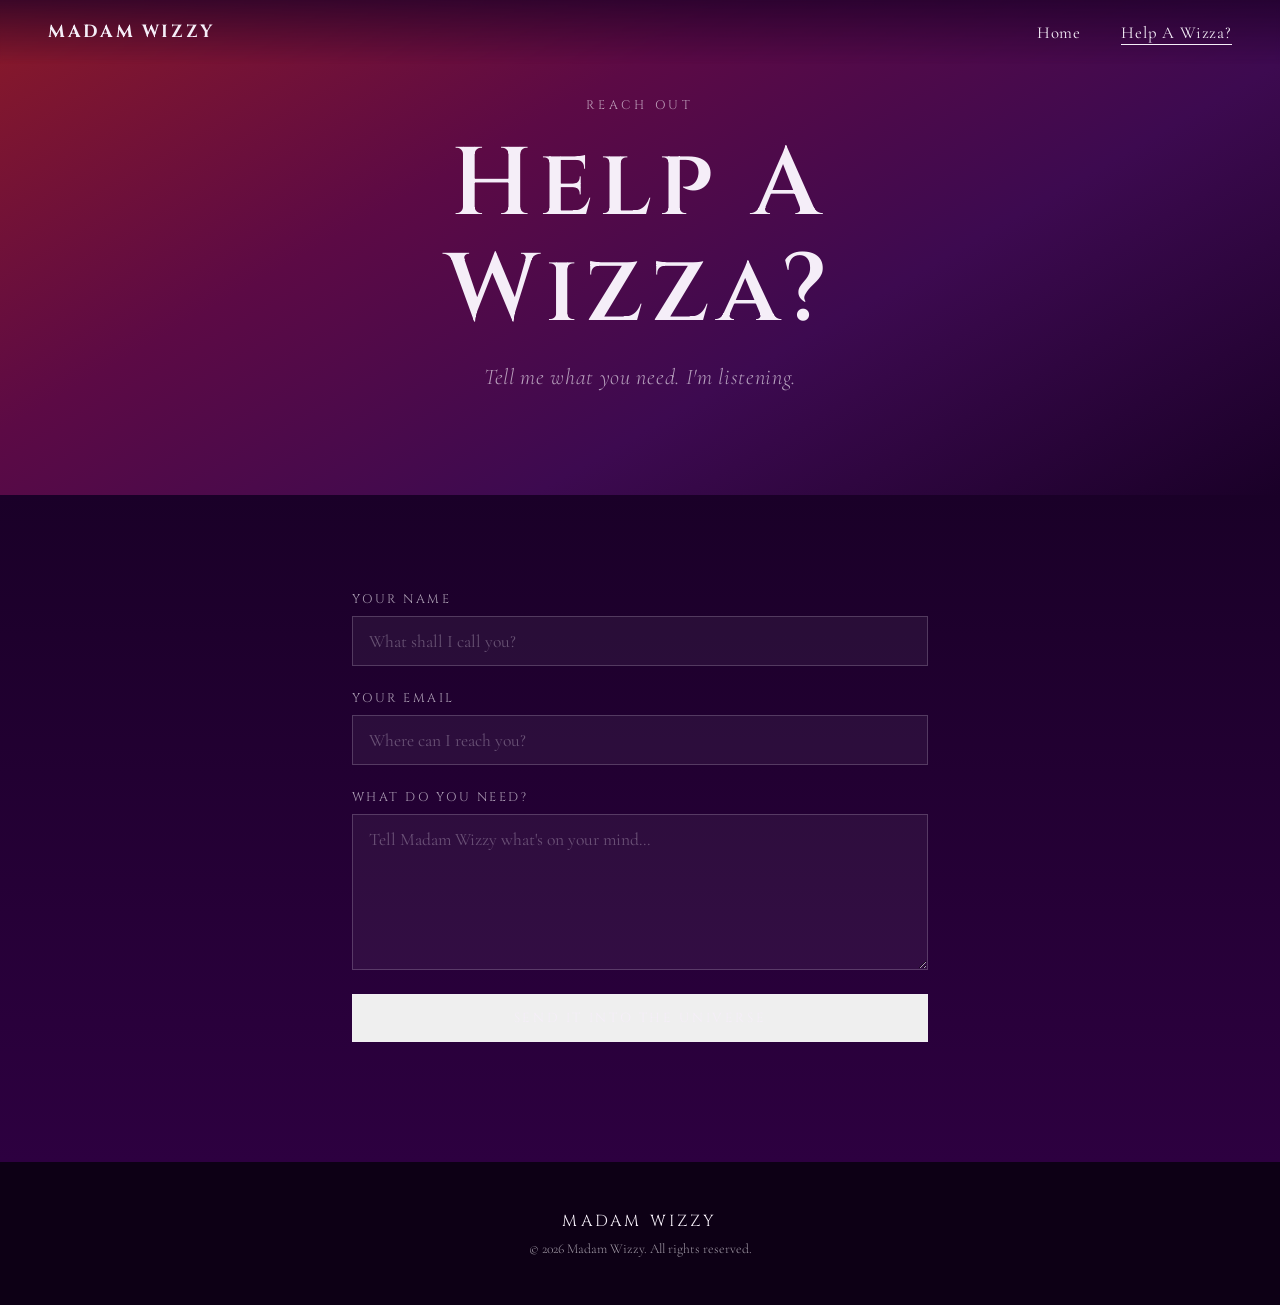
==== help.html @ db1401f1 "Initial Madam Wizzy website — full static rebuild Matches the crimson-to-purple Squarespace aestheti" ====
<!DOCTYPE html>
<html lang="en">
<head>
  <meta charset="UTF-8" />
  <meta name="viewport" content="width=device-width, initial-scale=1.0" />
  <title>Help A Wizza? — Madam Wizzy</title>
  <link rel="stylesheet" href="style.css" />
  <link href="https://fonts.googleapis.com/css2?family=Cinzel:wght@400;600;700&family=Cormorant+Garamond:ital,wght@0,300;0,400;1,300;1,400&display=swap" rel="stylesheet" />
</head>
<body>

  <nav>
    <a class="brand" href="index.html">MADAM WIZZY</a>
    <ul>
      <li><a href="index.html">Home</a></li>
      <li><a href="help.html" class="active">Help A Wizza?</a></li>
    </ul>
  </nav>

  <section class="hero hero-short">
    <div class="hero-content">
      <p class="eyebrow">Reach Out</p>
      <h1>Help A Wizza?</h1>
      <p class="tagline">Tell me what you need. I'm listening.</p>
    </div>
  </section>

  <section class="contact-section">
    <div class="container contact-container">
      <form class="contact-form" onsubmit="handleSubmit(event)">
        <div class="form-group">
          <label for="name">Your Name</label>
          <input type="text" id="name" name="name" placeholder="What shall I call you?" required />
        </div>
        <div class="form-group">
          <label for="email">Your Email</label>
          <input type="email" id="email" name="email" placeholder="Where can I reach you?" required />
        </div>
        <div class="form-group">
          <label for="message">What Do You Need?</label>
          <textarea id="message" name="message" rows="6" placeholder="Tell Madam Wizzy what's on your mind..." required></textarea>
        </div>
        <button type="submit" class="btn btn-full">Send It Into the Universe</button>
        <p class="form-note" id="form-status"></p>
      </form>
    </div>
  </section>

  <footer>
    <p class="brand">MADAM WIZZY</p>
    <p class="footer-sub">&copy; 2026 Madam Wizzy. All rights reserved.</p>
  </footer>

  <script>
    function handleSubmit(e) {
      e.preventDefault();
      const status = document.getElementById('form-status');
      status.textContent = 'Your message has been sent into the universe. ✦';
      status.style.opacity = '1';
      e.target.reset();
    }
  </script>

</body>
</html>
---- style.css ----
/* ── Reset & Base ── */
*, *::before, *::after { box-sizing: border-box; margin: 0; padding: 0; }

:root {
  --crimson:  #7B1A2E;
  --purple:   #3D0A50;
  --deep:     #1A0028;
  --white:    #F5EEF8;
  --white-dim: rgba(245, 238, 248, 0.65);
  --gold:     #D4A96A;
  --grad: linear-gradient(150deg, #8B1A28 0%, #5C0A45 35%, #3D0A50 65%, #1A0028 100%);
}

html { scroll-behavior: smooth; }

body {
  font-family: 'Cormorant Garamond', Georgia, serif;
  background: var(--deep);
  color: var(--white);
  min-height: 100vh;
}

/* ── Nav ── */
nav {
  position: fixed;
  top: 0; left: 0; right: 0;
  z-index: 100;
  display: flex;
  justify-content: space-between;
  align-items: center;
  padding: 1.25rem 3rem;
  background: linear-gradient(to bottom, rgba(26,0,40,0.7) 0%, transparent 100%);
  backdrop-filter: blur(2px);
}

nav .brand {
  font-family: 'Cinzel', serif;
  font-size: 1.1rem;
  font-weight: 700;
  letter-spacing: 0.15em;
  color: var(--white);
  text-decoration: none;
}

nav ul {
  list-style: none;
  display: flex;
  gap: 2.5rem;
}

nav ul a {
  font-family: 'Cormorant Garamond', serif;
  font-size: 1.05rem;
  color: var(--white);
  text-decoration: none;
  letter-spacing: 0.05em;
  position: relative;
  padding-bottom: 2px;
  transition: color 0.2s;
}

nav ul a::after {
  content: '';
  position: absolute;
  bottom: 0; left: 0;
  width: 0; height: 1px;
  background: var(--white);
  transition: width 0.3s ease;
}

nav ul a:hover::after,
nav ul a.active::after { width: 100%; }

/* ── Hero ── */
.hero {
  min-height: 100vh;
  background: var(--grad);
  display: flex;
  flex-direction: column;
  align-items: center;
  justify-content: center;
  text-align: center;
  padding: 6rem 2rem 4rem;
  position: relative;
}

.hero-short {
  min-height: 55vh;
}

.hero-content { max-width: 700px; }

.eyebrow {
  font-family: 'Cinzel', serif;
  font-size: 0.78rem;
  letter-spacing: 0.3em;
  text-transform: uppercase;
  color: var(--white-dim);
  margin-bottom: 1.2rem;
}

.hero h1 {
  font-family: 'Cinzel', serif;
  font-size: clamp(3rem, 8vw, 6rem);
  font-weight: 600;
  letter-spacing: 0.08em;
  line-height: 1.1;
  margin-bottom: 1.2rem;
}

.tagline {
  font-size: clamp(1.1rem, 2.5vw, 1.4rem);
  font-weight: 300;
  font-style: italic;
  color: var(--white-dim);
  margin-bottom: 2.5rem;
  letter-spacing: 0.03em;
}

.scroll-hint {
  position: absolute;
  bottom: 2rem;
  font-size: 1.8rem;
  color: var(--white-dim);
  animation: bounce 2s infinite;
}

@keyframes bounce {
  0%, 100% { transform: translateY(0); }
  50% { transform: translateY(8px); }
}

/* ── Buttons ── */
.btn {
  display: inline-block;
  font-family: 'Cinzel', serif;
  font-size: 0.82rem;
  letter-spacing: 0.2em;
  text-transform: uppercase;
  color: var(--white);
  border: 1px solid rgba(245,238,248,0.5);
  padding: 0.9rem 2.2rem;
  text-decoration: none;
  transition: background 0.25s, border-color 0.25s, color 0.25s;
}

.btn:hover {
  background: rgba(245,238,248,0.12);
  border-color: var(--white);
}

.btn-light {
  background: rgba(245,238,248,0.1);
}

.btn-full { width: 100%; text-align: center; }

/* ── Sections ── */
.container {
  max-width: 960px;
  margin: 0 auto;
  padding: 0 2rem;
}

.section-label {
  display: block;
  font-family: 'Cinzel', serif;
  font-size: 0.72rem;
  letter-spacing: 0.3em;
  text-transform: uppercase;
  color: var(--gold);
  margin-bottom: 1rem;
}

/* ── About ── */
.about {
  padding: 7rem 2rem;
  background: linear-gradient(to bottom, #1A0028, #2D0040);
  text-align: center;
}

.about h2 {
  font-family: 'Cinzel', serif;
  font-size: clamp(1.8rem, 4vw, 2.8rem);
  font-weight: 400;
  margin-bottom: 1.5rem;
  letter-spacing: 0.05em;
}

.about p {
  font-size: 1.25rem;
  font-weight: 300;
  line-height: 1.9;
  color: var(--white-dim);
  max-width: 680px;
  margin: 0 auto;
}

/* ── Services ── */
.services {
  padding: 7rem 2rem;
  background: linear-gradient(to bottom, #2D0040, #3D0A50);
  text-align: center;
}

.services h2 {
  font-family: 'Cinzel', serif;
  font-size: clamp(1.8rem, 4vw, 2.8rem);
  font-weight: 400;
  margin-bottom: 3.5rem;
  letter-spacing: 0.05em;
}

.cards {
  display: grid;
  grid-template-columns: repeat(auto-fit, minmax(240px, 1fr));
  gap: 2rem;
  margin-top: 1rem;
}

.card {
  border: 1px solid rgba(245,238,248,0.15);
  padding: 2.5rem 2rem;
  transition: border-color 0.3s, background 0.3s;
}

.card:hover {
  border-color: rgba(245,238,248,0.35);
  background: rgba(245,238,248,0.04);
}

.card-icon {
  font-size: 1.8rem;
  margin-bottom: 1.2rem;
  color: var(--gold);
}

.card h3 {
  font-family: 'Cinzel', serif;
  font-size: 1.1rem;
  font-weight: 600;
  letter-spacing: 0.08em;
  margin-bottom: 0.8rem;
}

.card p {
  font-size: 1.05rem;
  font-weight: 300;
  line-height: 1.8;
  color: var(--white-dim);
}

/* ── CTA ── */
.cta {
  padding: 7rem 2rem;
  background: var(--grad);
  text-align: center;
}

.cta h2 {
  font-family: 'Cinzel', serif;
  font-size: clamp(1.8rem, 4vw, 2.8rem);
  font-weight: 400;
  margin-bottom: 1rem;
  letter-spacing: 0.05em;
}

.cta p {
  font-size: 1.2rem;
  font-style: italic;
  font-weight: 300;
  color: var(--white-dim);
  margin-bottom: 2.5rem;
}

/* ── Contact ── */
.contact-section {
  padding: 6rem 2rem;
  background: linear-gradient(to bottom, #1A0028, #2D0040);
}

.contact-container {
  max-width: 640px;
}

.contact-form { display: flex; flex-direction: column; gap: 1.5rem; }

.form-group { display: flex; flex-direction: column; gap: 0.5rem; }

.form-group label {
  font-family: 'Cinzel', serif;
  font-size: 0.78rem;
  letter-spacing: 0.2em;
  text-transform: uppercase;
  color: var(--white-dim);
}

.form-group input,
.form-group textarea {
  background: rgba(245,238,248,0.05);
  border: 1px solid rgba(245,238,248,0.2);
  color: var(--white);
  font-family: 'Cormorant Garamond', serif;
  font-size: 1.1rem;
  padding: 0.85rem 1rem;
  outline: none;
  transition: border-color 0.25s;
  resize: vertical;
}

.form-group input::placeholder,
.form-group textarea::placeholder { color: rgba(245,238,248,0.3); }

.form-group input:focus,
.form-group textarea:focus { border-color: rgba(245,238,248,0.55); }

.form-note {
  text-align: center;
  font-style: italic;
  color: var(--gold);
  opacity: 0;
  transition: opacity 0.4s;
  font-size: 1.05rem;
}

/* ── Footer ── */
footer {
  background: #0D0015;
  padding: 3rem 2rem;
  text-align: center;
}

footer .brand {
  font-family: 'Cinzel', serif;
  font-size: 1rem;
  letter-spacing: 0.2em;
  margin-bottom: 0.5rem;
}

.footer-sub {
  font-size: 0.85rem;
  color: var(--white-dim);
  font-weight: 300;
}

/* ── Responsive ── */
@media (max-width: 640px) {
  nav { padding: 1rem 1.5rem; }
  nav ul { gap: 1.5rem; }
  .hero { padding: 5rem 1.5rem 4rem; }
  .about, .services, .cta, .contact-section { padding: 5rem 1.5rem; }
}
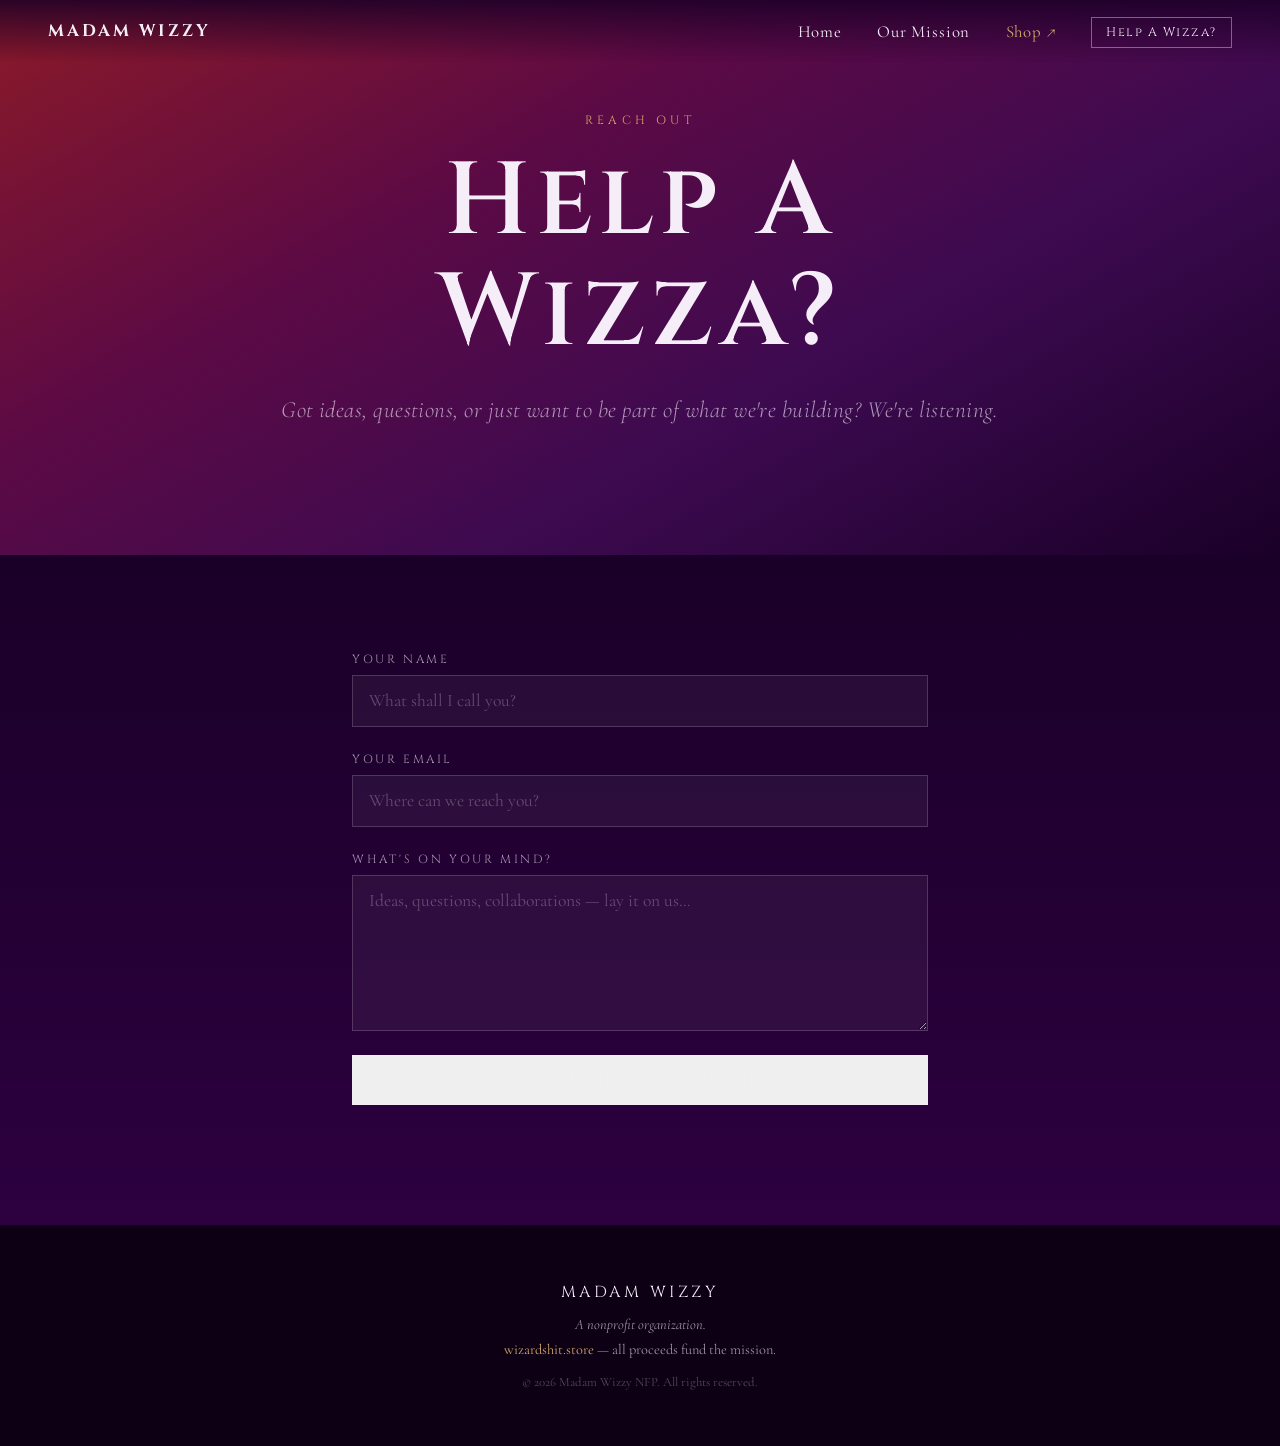
==== commit fc7e9bae: "Full NFP rebuild with real mission, values, and store branding WIZ@RD SHIT mission/value/tagline con" ====
--- a/help.html
+++ b/help.html
@@ -3,7 +3,7 @@
 <head>
   <meta charset="UTF-8" />
   <meta name="viewport" content="width=device-width, initial-scale=1.0" />
-  <title>Help A Wizza? — Madam Wizzy</title>
+  <title>Help A Wizza? — Madam Wizzy NFP</title>
   <link rel="stylesheet" href="style.css" />
   <link href="https://fonts.googleapis.com/css2?family=Cinzel:wght@400;600;700&family=Cormorant+Garamond:ital,wght@0,300;0,400;1,300;1,400&display=swap" rel="stylesheet" />
 </head>
@@ -13,7 +13,9 @@
     <a class="brand" href="index.html">MADAM WIZZY</a>
     <ul>
       <li><a href="index.html">Home</a></li>
-      <li><a href="help.html" class="active">Help A Wizza?</a></li>
+      <li><a href="mission.html">Our Mission</a></li>
+      <li><a href="https://wizardshit.store" target="_blank" rel="noopener" class="nav-store">Shop ↗</a></li>
+      <li><a href="help.html" class="active nav-cta">Help A Wizza?</a></li>
     </ul>
   </nav>
 
@@ -21,7 +23,7 @@
     <div class="hero-content">
       <p class="eyebrow">Reach Out</p>
       <h1>Help A Wizza?</h1>
-      <p class="tagline">Tell me what you need. I'm listening.</p>
+      <p class="tagline">Got ideas, questions, or just want to be part of what we're building? We're listening.</p>
     </div>
   </section>
 
@@ -34,11 +36,11 @@
         </div>
         <div class="form-group">
           <label for="email">Your Email</label>
-          <input type="email" id="email" name="email" placeholder="Where can I reach you?" required />
+          <input type="email" id="email" name="email" placeholder="Where can we reach you?" required />
         </div>
         <div class="form-group">
-          <label for="message">What Do You Need?</label>
-          <textarea id="message" name="message" rows="6" placeholder="Tell Madam Wizzy what's on your mind..." required></textarea>
+          <label for="message">What's On Your Mind?</label>
+          <textarea id="message" name="message" rows="6" placeholder="Ideas, questions, collaborations — lay it on us..." required></textarea>
         </div>
         <button type="submit" class="btn btn-full">Send It Into the Universe</button>
         <p class="form-note" id="form-status"></p>
@@ -47,8 +49,12 @@
   </section>
 
   <footer>
-    <p class="brand">MADAM WIZZY</p>
-    <p class="footer-sub">&copy; 2026 Madam Wizzy. All rights reserved.</p>
+    <div class="footer-inner">
+      <p class="brand">MADAM WIZZY</p>
+      <p class="footer-sub">A nonprofit organization.</p>
+      <p class="footer-store"><a href="https://wizardshit.store" target="_blank" rel="noopener">wizardshit.store</a> — all proceeds fund the mission.</p>
+      <p class="footer-copy">&copy; 2026 Madam Wizzy NFP. All rights reserved.</p>
+    </div>
   </footer>
 
   <script>
--- a/style.css
+++ b/style.css
@@ -2,12 +2,12 @@
 *, *::before, *::after { box-sizing: border-box; margin: 0; padding: 0; }
 
 :root {
-  --crimson:  #7B1A2E;
-  --purple:   #3D0A50;
-  --deep:     #1A0028;
-  --white:    #F5EEF8;
-  --white-dim: rgba(245, 238, 248, 0.65);
-  --gold:     #D4A96A;
+  --crimson:   #8B1A2E;
+  --purple:    #3D0A50;
+  --deep:      #1A0028;
+  --white:     #F5EEF8;
+  --white-dim: rgba(245, 238, 248, 0.62);
+  --gold:      #D4A96A;
   --grad: linear-gradient(150deg, #8B1A28 0%, #5C0A45 35%, #3D0A50 65%, #1A0028 100%);
 }
 
@@ -29,15 +29,15 @@
   justify-content: space-between;
   align-items: center;
   padding: 1.25rem 3rem;
-  background: linear-gradient(to bottom, rgba(26,0,40,0.7) 0%, transparent 100%);
-  backdrop-filter: blur(2px);
+  background: linear-gradient(to bottom, rgba(26,0,40,0.85) 0%, transparent 100%);
+  backdrop-filter: blur(4px);
 }
 
 nav .brand {
   font-family: 'Cinzel', serif;
-  font-size: 1.1rem;
+  font-size: 1.05rem;
   font-weight: 700;
-  letter-spacing: 0.15em;
+  letter-spacing: 0.18em;
   color: var(--white);
   text-decoration: none;
 }
@@ -45,7 +45,8 @@
 nav ul {
   list-style: none;
   display: flex;
-  gap: 2.5rem;
+  align-items: center;
+  gap: 2.2rem;
 }
 
 nav ul a {
@@ -71,6 +72,19 @@
 nav ul a:hover::after,
 nav ul a.active::after { width: 100%; }
 
+nav ul a.nav-store { color: var(--gold); }
+nav ul a.nav-store::after { background: var(--gold); }
+
+nav ul a.nav-cta {
+  border: 1px solid rgba(245,238,248,0.4);
+  padding: 0.35rem 0.9rem;
+  font-family: 'Cinzel', serif;
+  font-size: 0.78rem;
+  letter-spacing: 0.12em;
+}
+nav ul a.nav-cta::after { display: none; }
+nav ul a.nav-cta:hover { background: rgba(245,238,248,0.1); }
+
 /* ── Hero ── */
 .hero {
   min-height: 100vh;
@@ -80,41 +94,47 @@
   align-items: center;
   justify-content: center;
   text-align: center;
-  padding: 6rem 2rem 4rem;
+  padding: 7rem 2rem 5rem;
   position: relative;
 }
 
-.hero-short {
-  min-height: 55vh;
-}
-
-.hero-content { max-width: 700px; }
+.hero-short { min-height: 58vh; }
+
+.hero-content { max-width: 760px; }
 
 .eyebrow {
   font-family: 'Cinzel', serif;
-  font-size: 0.78rem;
-  letter-spacing: 0.3em;
+  font-size: 0.75rem;
+  letter-spacing: 0.35em;
   text-transform: uppercase;
-  color: var(--white-dim);
+  color: var(--gold);
   margin-bottom: 1.2rem;
 }
 
 .hero h1 {
   font-family: 'Cinzel', serif;
-  font-size: clamp(3rem, 8vw, 6rem);
+  font-size: clamp(2.8rem, 8vw, 6.5rem);
   font-weight: 600;
-  letter-spacing: 0.08em;
-  line-height: 1.1;
-  margin-bottom: 1.2rem;
+  letter-spacing: 0.06em;
+  line-height: 1.08;
+  margin-bottom: 1.4rem;
 }
 
 .tagline {
-  font-size: clamp(1.1rem, 2.5vw, 1.4rem);
+  font-size: clamp(1.1rem, 2.5vw, 1.45rem);
   font-weight: 300;
   font-style: italic;
   color: var(--white-dim);
-  margin-bottom: 2.5rem;
-  letter-spacing: 0.03em;
+  margin-bottom: 2.8rem;
+  letter-spacing: 0.02em;
+  line-height: 1.7;
+}
+
+.hero-btns {
+  display: flex;
+  gap: 1rem;
+  justify-content: center;
+  flex-wrap: wrap;
 }
 
 .scroll-hint {
@@ -122,156 +142,332 @@
   bottom: 2rem;
   font-size: 1.8rem;
   color: var(--white-dim);
-  animation: bounce 2s infinite;
+  animation: bounce 2.2s ease-in-out infinite;
 }
 
 @keyframes bounce {
   0%, 100% { transform: translateY(0); }
-  50% { transform: translateY(8px); }
+  50% { transform: translateY(9px); }
 }
 
 /* ── Buttons ── */
 .btn {
   display: inline-block;
   font-family: 'Cinzel', serif;
-  font-size: 0.82rem;
+  font-size: 0.78rem;
   letter-spacing: 0.2em;
   text-transform: uppercase;
   color: var(--white);
   border: 1px solid rgba(245,238,248,0.5);
-  padding: 0.9rem 2.2rem;
+  padding: 0.95rem 2.2rem;
   text-decoration: none;
-  transition: background 0.25s, border-color 0.25s, color 0.25s;
-}
-
-.btn:hover {
-  background: rgba(245,238,248,0.12);
-  border-color: var(--white);
-}
-
-.btn-light {
-  background: rgba(245,238,248,0.1);
-}
-
+  transition: background 0.25s, border-color 0.25s;
+}
+
+.btn:hover { background: rgba(245,238,248,0.1); border-color: var(--white); }
+
+.btn-ghost {
+  border-color: var(--gold);
+  color: var(--gold);
+}
+.btn-ghost:hover { background: rgba(212,169,106,0.1); border-color: var(--gold); }
+
+.btn-light { background: rgba(245,238,248,0.08); }
 .btn-full { width: 100%; text-align: center; }
 
-/* ── Sections ── */
-.container {
-  max-width: 960px;
-  margin: 0 auto;
-  padding: 0 2rem;
-}
+/* ── Shared Layout ── */
+.container { max-width: 1000px; margin: 0 auto; padding: 0 2rem; }
 
 .section-label {
   display: block;
   font-family: 'Cinzel', serif;
-  font-size: 0.72rem;
-  letter-spacing: 0.3em;
+  font-size: 0.7rem;
+  letter-spacing: 0.32em;
   text-transform: uppercase;
   color: var(--gold);
   margin-bottom: 1rem;
 }
 
-/* ── About ── */
+/* ── About / Two-col ── */
 .about {
   padding: 7rem 2rem;
   background: linear-gradient(to bottom, #1A0028, #2D0040);
-  text-align: center;
-}
-
-.about h2 {
-  font-family: 'Cinzel', serif;
-  font-size: clamp(1.8rem, 4vw, 2.8rem);
+}
+
+.two-col {
+  display: grid;
+  grid-template-columns: 1fr 1fr;
+  gap: 4rem;
+  align-items: center;
+}
+
+.col-text h2 {
+  font-family: 'Cinzel', serif;
+  font-size: clamp(1.7rem, 3.5vw, 2.5rem);
   font-weight: 400;
-  margin-bottom: 1.5rem;
-  letter-spacing: 0.05em;
-}
-
-.about p {
-  font-size: 1.25rem;
+  letter-spacing: 0.04em;
+  margin-bottom: 1.2rem;
+  line-height: 1.25;
+}
+
+.col-text p {
+  font-size: 1.2rem;
   font-weight: 300;
   line-height: 1.9;
   color: var(--white-dim);
-  max-width: 680px;
-  margin: 0 auto;
-}
-
-/* ── Services ── */
-.services {
+  margin-bottom: 1rem;
+}
+
+.col-accent { display: flex; flex-direction: column; gap: 1.5rem; }
+
+.accent-box {
+  border: 1px solid rgba(245,238,248,0.15);
+  padding: 2rem 1.8rem;
+  text-align: center;
+}
+
+.accent-stat {
+  font-family: 'Cinzel', serif;
+  font-size: 2.8rem;
+  font-weight: 600;
+  color: var(--gold);
+  margin-bottom: 0.5rem;
+}
+
+.accent-label {
+  font-size: 0.95rem;
+  font-weight: 300;
+  color: var(--white-dim);
+  letter-spacing: 0.04em;
+}
+
+/* ── Store Section ── */
+.store-section {
   padding: 7rem 2rem;
   background: linear-gradient(to bottom, #2D0040, #3D0A50);
-  text-align: center;
-}
-
-.services h2 {
-  font-family: 'Cinzel', serif;
-  font-size: clamp(1.8rem, 4vw, 2.8rem);
+}
+
+.store-inner {
+  display: grid;
+  grid-template-columns: 1fr auto;
+  gap: 4rem;
+  align-items: center;
+}
+
+.store-text h2 {
+  font-family: 'Cinzel', serif;
+  font-size: clamp(1.7rem, 3.5vw, 2.5rem);
   font-weight: 400;
+  letter-spacing: 0.04em;
+  margin-bottom: 1.2rem;
+}
+
+.store-text p {
+  font-size: 1.2rem;
+  font-weight: 300;
+  line-height: 1.9;
+  color: var(--white-dim);
+}
+
+.store-badge {
+  display: flex;
+  align-items: center;
+  justify-content: center;
+  flex-shrink: 0;
+}
+
+.badge-ring {
+  width: 220px;
+  height: 220px;
+  border-radius: 50%;
+  border: 2px solid var(--gold);
+  display: flex;
+  flex-direction: column;
+  align-items: center;
+  justify-content: center;
+  text-align: center;
+  padding: 1.5rem;
+  background: radial-gradient(circle at center, rgba(212,169,106,0.08), transparent 70%);
+}
+
+.badge-top {
+  font-family: 'Cinzel', serif;
+  font-size: 0.6rem;
+  letter-spacing: 0.2em;
+  color: var(--gold);
+  margin-bottom: 0.5rem;
+}
+
+.badge-domain {
+  font-family: 'Cinzel', serif;
+  font-size: 1.3rem;
+  font-weight: 600;
+  color: var(--white);
+  line-height: 1.2;
+  margin-bottom: 0.5rem;
+}
+
+.badge-sub {
+  font-size: 0.72rem;
+  color: var(--white-dim);
+  font-style: italic;
+}
+
+/* ── Values ── */
+.values {
+  padding: 7rem 2rem;
+  background: linear-gradient(to bottom, #3D0A50, #2D0040);
+  text-align: center;
+}
+
+.values h2 {
+  font-family: 'Cinzel', serif;
+  font-size: clamp(1.7rem, 3.5vw, 2.5rem);
+  font-weight: 400;
+  letter-spacing: 0.04em;
+  margin-bottom: 3rem;
+}
+
+.values-grid {
+  display: flex;
+  flex-wrap: wrap;
+  gap: 1rem;
+  justify-content: center;
+  max-width: 700px;
+  margin: 0 auto;
+}
+
+.value-chip {
+  font-family: 'Cinzel', serif;
+  font-size: 0.78rem;
+  letter-spacing: 0.18em;
+  text-transform: uppercase;
+  border: 1px solid rgba(212,169,106,0.45);
+  color: var(--gold);
+  padding: 0.6rem 1.4rem;
+  transition: background 0.2s, border-color 0.2s;
+}
+
+.value-chip:hover {
+  background: rgba(212,169,106,0.1);
+  border-color: var(--gold);
+}
+
+/* ── Involve / Cards ── */
+.involve {
+  padding: 7rem 2rem;
+  background: linear-gradient(to bottom, #2D0040, #1A0028);
+  text-align: center;
+}
+
+.involve h2 {
+  font-family: 'Cinzel', serif;
+  font-size: clamp(1.7rem, 3.5vw, 2.5rem);
+  font-weight: 400;
+  letter-spacing: 0.04em;
   margin-bottom: 3.5rem;
-  letter-spacing: 0.05em;
 }
 
 .cards {
   display: grid;
-  grid-template-columns: repeat(auto-fit, minmax(240px, 1fr));
-  gap: 2rem;
-  margin-top: 1rem;
+  grid-template-columns: repeat(auto-fit, minmax(250px, 1fr));
+  gap: 1.8rem;
 }
 
 .card {
-  border: 1px solid rgba(245,238,248,0.15);
+  border: 1px solid rgba(245,238,248,0.13);
   padding: 2.5rem 2rem;
+  text-align: left;
   transition: border-color 0.3s, background 0.3s;
 }
 
 .card:hover {
-  border-color: rgba(245,238,248,0.35);
-  background: rgba(245,238,248,0.04);
-}
-
-.card-icon {
-  font-size: 1.8rem;
-  margin-bottom: 1.2rem;
-  color: var(--gold);
-}
+  border-color: rgba(245,238,248,0.3);
+  background: rgba(245,238,248,0.03);
+}
+
+.card-icon { font-size: 1.6rem; color: var(--gold); margin-bottom: 1.2rem; }
 
 .card h3 {
   font-family: 'Cinzel', serif;
-  font-size: 1.1rem;
+  font-size: 1rem;
   font-weight: 600;
   letter-spacing: 0.08em;
   margin-bottom: 0.8rem;
 }
 
 .card p {
-  font-size: 1.05rem;
-  font-weight: 300;
-  line-height: 1.8;
-  color: var(--white-dim);
-}
+  font-size: 1.08rem;
+  font-weight: 300;
+  line-height: 1.85;
+  color: var(--white-dim);
+  margin-bottom: 1rem;
+}
+
+.card-link {
+  font-family: 'Cinzel', serif;
+  font-size: 0.75rem;
+  letter-spacing: 0.15em;
+  color: var(--gold);
+  text-decoration: none;
+}
+.card-link:hover { text-decoration: underline; }
 
 /* ── CTA ── */
 .cta {
-  padding: 7rem 2rem;
+  padding: 8rem 2rem;
   background: var(--grad);
   text-align: center;
 }
 
 .cta h2 {
   font-family: 'Cinzel', serif;
-  font-size: clamp(1.8rem, 4vw, 2.8rem);
+  font-size: clamp(2rem, 5vw, 3.5rem);
   font-weight: 400;
+  letter-spacing: 0.05em;
   margin-bottom: 1rem;
-  letter-spacing: 0.05em;
 }
 
 .cta p {
-  font-size: 1.2rem;
+  font-size: 1.25rem;
   font-style: italic;
   font-weight: 300;
   color: var(--white-dim);
   margin-bottom: 2.5rem;
 }
+
+/* ── Mission Page ── */
+.mission-body {
+  padding: 5rem 2rem 7rem;
+  background: linear-gradient(to bottom, #1A0028, #2D0040, #1A0028);
+}
+
+.mission-container { max-width: 720px; }
+
+.mission-block {
+  padding: 4rem 0;
+  border-bottom: 1px solid rgba(245,238,248,0.1);
+}
+
+.mission-block:last-child { border-bottom: none; }
+
+.mission-block h2 {
+  font-family: 'Cinzel', serif;
+  font-size: clamp(1.7rem, 3.5vw, 2.4rem);
+  font-weight: 400;
+  letter-spacing: 0.04em;
+  margin-bottom: 1.5rem;
+}
+
+.mission-text {
+  font-size: 1.25rem;
+  font-weight: 300;
+  line-height: 1.95;
+  color: var(--white-dim);
+  margin-bottom: 1rem;
+}
+
+.values-grid-lg { margin-top: 2rem; }
 
 /* ── Contact ── */
 .contact-section {
@@ -279,9 +475,7 @@
   background: linear-gradient(to bottom, #1A0028, #2D0040);
 }
 
-.contact-container {
-  max-width: 640px;
-}
+.contact-container { max-width: 640px; }
 
 .contact-form { display: flex; flex-direction: column; gap: 1.5rem; }
 
@@ -289,8 +483,8 @@
 
 .form-group label {
   font-family: 'Cinzel', serif;
-  font-size: 0.78rem;
-  letter-spacing: 0.2em;
+  font-size: 0.74rem;
+  letter-spacing: 0.22em;
   text-transform: uppercase;
   color: var(--white-dim);
 }
@@ -298,21 +492,21 @@
 .form-group input,
 .form-group textarea {
   background: rgba(245,238,248,0.05);
-  border: 1px solid rgba(245,238,248,0.2);
+  border: 1px solid rgba(245,238,248,0.18);
   color: var(--white);
   font-family: 'Cormorant Garamond', serif;
   font-size: 1.1rem;
-  padding: 0.85rem 1rem;
+  padding: 0.9rem 1rem;
   outline: none;
   transition: border-color 0.25s;
   resize: vertical;
 }
 
 .form-group input::placeholder,
-.form-group textarea::placeholder { color: rgba(245,238,248,0.3); }
+.form-group textarea::placeholder { color: rgba(245,238,248,0.28); }
 
 .form-group input:focus,
-.form-group textarea:focus { border-color: rgba(245,238,248,0.55); }
+.form-group textarea:focus { border-color: rgba(245,238,248,0.5); }
 
 .form-note {
   text-align: center;
@@ -323,30 +517,53 @@
   font-size: 1.05rem;
 }
 
+/* ── Links ── */
+.inline-link {
+  color: var(--gold);
+  text-decoration: none;
+  border-bottom: 1px solid rgba(212,169,106,0.4);
+  transition: border-color 0.2s;
+}
+.inline-link:hover { border-color: var(--gold); }
+
 /* ── Footer ── */
 footer {
   background: #0D0015;
-  padding: 3rem 2rem;
-  text-align: center;
-}
+  padding: 3.5rem 2rem;
+  text-align: center;
+}
+
+.footer-inner { display: flex; flex-direction: column; gap: 0.5rem; align-items: center; }
 
 footer .brand {
   font-family: 'Cinzel', serif;
   font-size: 1rem;
-  letter-spacing: 0.2em;
-  margin-bottom: 0.5rem;
+  letter-spacing: 0.22em;
+  margin-bottom: 0.3rem;
 }
 
 .footer-sub {
-  font-size: 0.85rem;
-  color: var(--white-dim);
-  font-weight: 300;
+  font-size: 0.9rem;
+  color: var(--white-dim);
+  font-style: italic;
+}
+
+.footer-store { font-size: 0.9rem; color: var(--white-dim); }
+.footer-store a { color: var(--gold); text-decoration: none; }
+.footer-store a:hover { text-decoration: underline; }
+
+.footer-copy {
+  font-size: 0.8rem;
+  color: rgba(245,238,248,0.3);
+  margin-top: 0.5rem;
 }
 
 /* ── Responsive ── */
-@media (max-width: 640px) {
+@media (max-width: 768px) {
   nav { padding: 1rem 1.5rem; }
-  nav ul { gap: 1.5rem; }
-  .hero { padding: 5rem 1.5rem 4rem; }
-  .about, .services, .cta, .contact-section { padding: 5rem 1.5rem; }
-}
+  nav ul { gap: 1.2rem; }
+  .two-col, .store-inner { grid-template-columns: 1fr; gap: 2.5rem; }
+  .store-badge { order: -1; }
+  .badge-ring { width: 180px; height: 180px; }
+  .hero, .about, .store-section, .values, .involve, .cta, .contact-section, .mission-body { padding-left: 1.5rem; padding-right: 1.5rem; }
+}
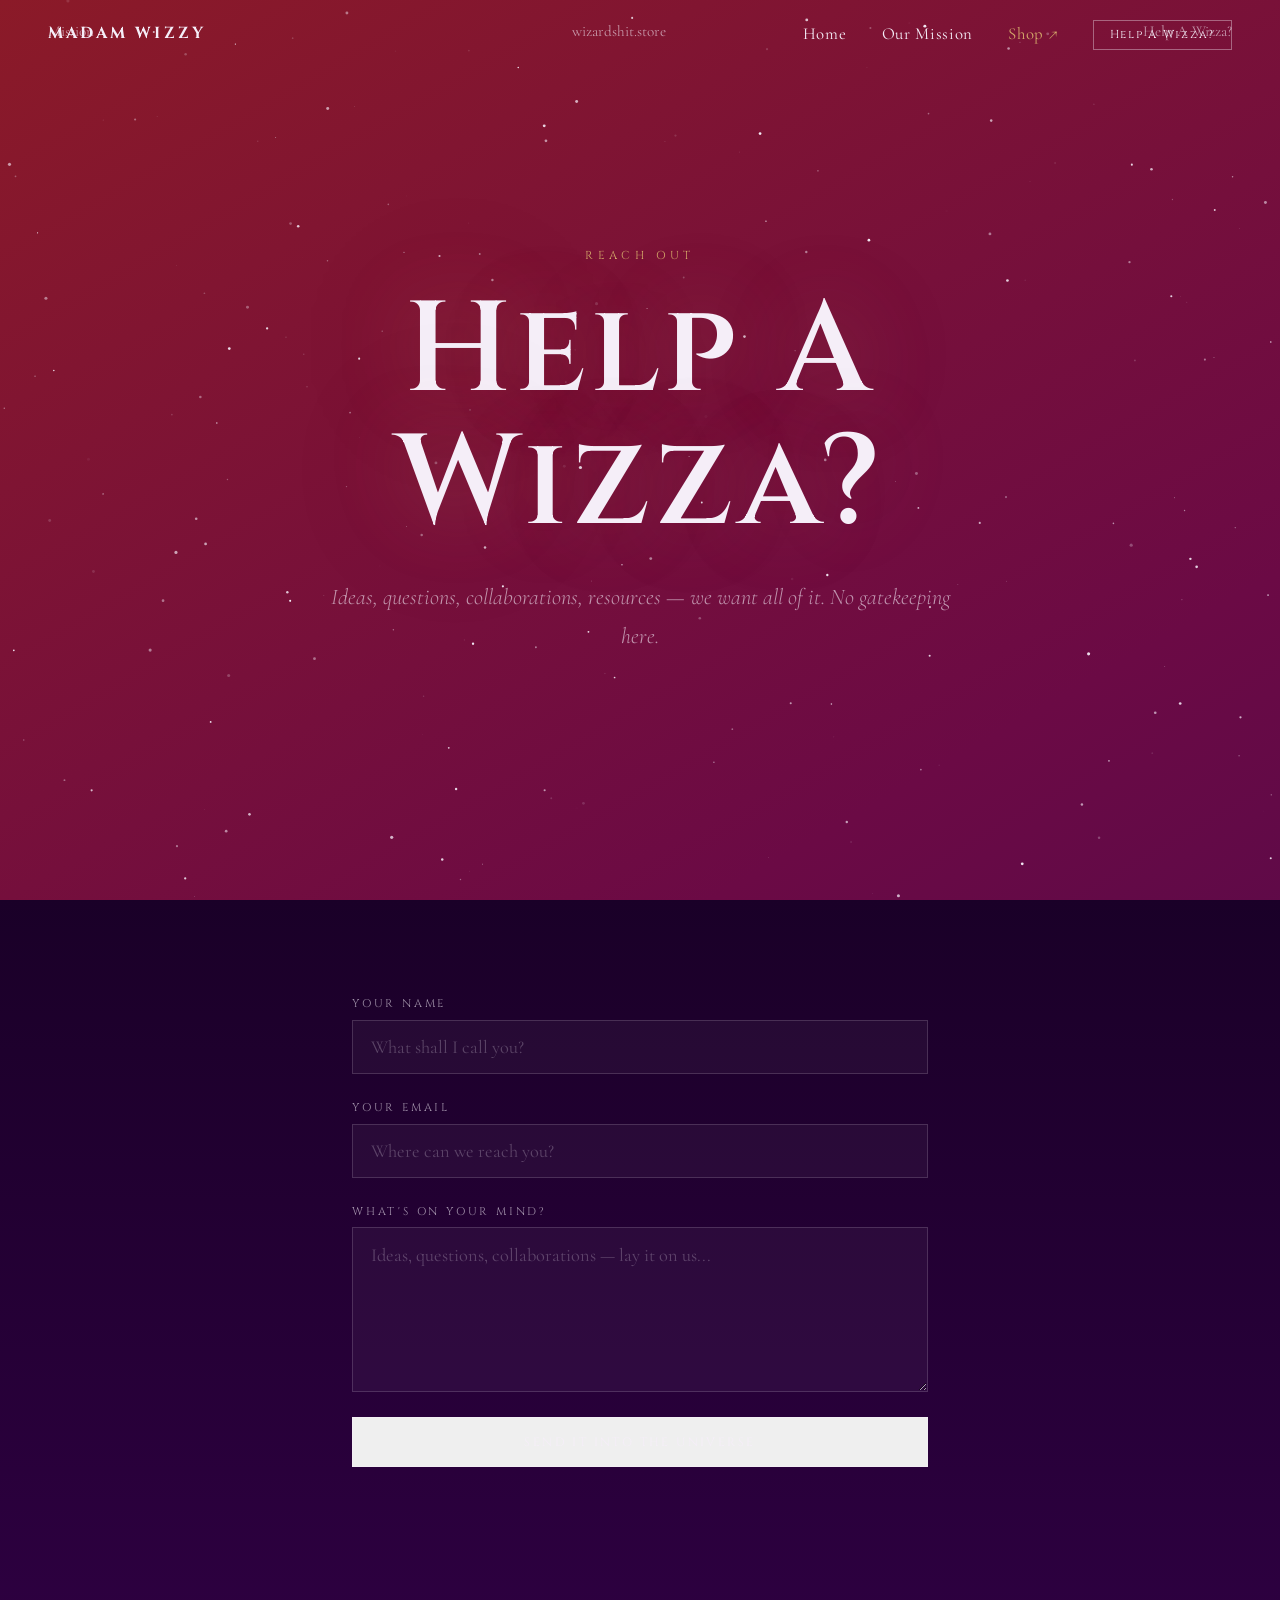
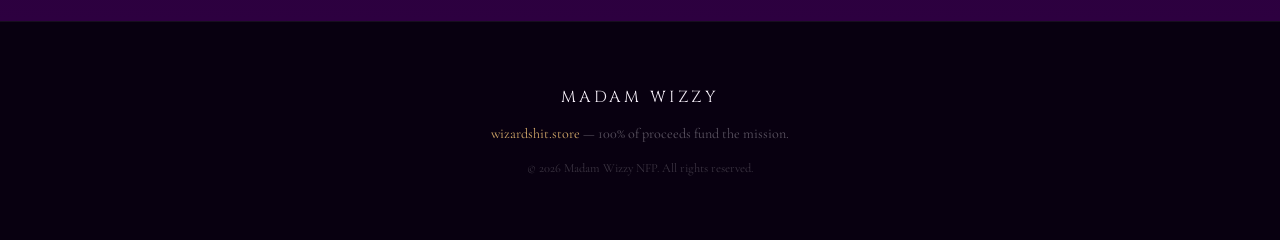
==== commit c6a03857: "Max beauty rebuild — stars, animations, research-backed copy Animated star field canvas, breathing g" ====
--- a/help.html
+++ b/help.html
@@ -9,7 +9,7 @@
 </head>
 <body>
 
-  <nav>
+  <nav id="nav">
     <a class="brand" href="index.html">MADAM WIZZY</a>
     <ul>
       <li><a href="index.html">Home</a></li>
@@ -20,29 +20,30 @@
   </nav>
 
   <section class="hero hero-short">
+    <canvas id="star-canvas"></canvas>
     <div class="hero-content">
       <p class="eyebrow">Reach Out</p>
       <h1>Help A Wizza?</h1>
-      <p class="tagline">Got ideas, questions, or just want to be part of what we're building? We're listening.</p>
+      <p class="tagline">Ideas, questions, collaborations, resources — we want all of it. No gatekeeping here.</p>
     </div>
   </section>
 
   <section class="contact-section">
     <div class="container contact-container">
-      <form class="contact-form" onsubmit="handleSubmit(event)">
-        <div class="form-group">
+      <form class="contact-form" id="contact-form">
+        <div class="form-group reveal">
           <label for="name">Your Name</label>
           <input type="text" id="name" name="name" placeholder="What shall I call you?" required />
         </div>
-        <div class="form-group">
+        <div class="form-group reveal reveal-delay-1">
           <label for="email">Your Email</label>
           <input type="email" id="email" name="email" placeholder="Where can we reach you?" required />
         </div>
-        <div class="form-group">
+        <div class="form-group reveal reveal-delay-2">
           <label for="message">What's On Your Mind?</label>
           <textarea id="message" name="message" rows="6" placeholder="Ideas, questions, collaborations — lay it on us..." required></textarea>
         </div>
-        <button type="submit" class="btn btn-full">Send It Into the Universe</button>
+        <button type="submit" class="btn btn-full reveal reveal-delay-3">Send It Into the Universe</button>
         <p class="form-note" id="form-status"></p>
       </form>
     </div>
@@ -50,22 +51,17 @@
 
   <footer>
     <div class="footer-inner">
-      <p class="brand">MADAM WIZZY</p>
-      <p class="footer-sub">A nonprofit organization.</p>
-      <p class="footer-store"><a href="https://wizardshit.store" target="_blank" rel="noopener">wizardshit.store</a> — all proceeds fund the mission.</p>
+      <a class="brand" href="index.html">MADAM WIZZY</a>
+      <nav class="footer-nav">
+        <a href="mission.html">Mission</a>
+        <a href="https://wizardshit.store" target="_blank" rel="noopener">wizardshit.store</a>
+        <a href="help.html">Help A Wizza?</a>
+      </nav>
+      <p class="footer-store"><a href="https://wizardshit.store" target="_blank" rel="noopener">wizardshit.store</a> — 100% of proceeds fund the mission.</p>
       <p class="footer-copy">&copy; 2026 Madam Wizzy NFP. All rights reserved.</p>
     </div>
   </footer>
 
-  <script>
-    function handleSubmit(e) {
-      e.preventDefault();
-      const status = document.getElementById('form-status');
-      status.textContent = 'Your message has been sent into the universe. ✦';
-      status.style.opacity = '1';
-      e.target.reset();
-    }
-  </script>
-
+  <script src="main.js"></script>
 </body>
 </html>
--- a/style.css
+++ b/style.css
@@ -1,43 +1,75 @@
-/* ── Reset & Base ── */
+/* ── Reset ── */
 *, *::before, *::after { box-sizing: border-box; margin: 0; padding: 0; }
 
 :root {
-  --crimson:   #8B1A2E;
-  --purple:    #3D0A50;
-  --deep:      #1A0028;
+  --c1: #8B1A28;
+  --c2: #6B0A45;
+  --c3: #3D0A50;
+  --c4: #1A0028;
   --white:     #F5EEF8;
-  --white-dim: rgba(245, 238, 248, 0.62);
+  --dim:       rgba(245,238,248,0.60);
+  --dim2:      rgba(245,238,248,0.35);
   --gold:      #D4A96A;
-  --grad: linear-gradient(150deg, #8B1A28 0%, #5C0A45 35%, #3D0A50 65%, #1A0028 100%);
+  --gold-dim:  rgba(212,169,106,0.30);
+  --grad:      linear-gradient(150deg, var(--c1) 0%, var(--c2) 30%, var(--c3) 65%, var(--c4) 100%);
+  --grad-anim: linear-gradient(150deg, #8B1A28, #6B0A45, #3D0A50, #5C0A3A, #1A0028, #8B1A28);
 }
 
 html { scroll-behavior: smooth; }
 
 body {
   font-family: 'Cormorant Garamond', Georgia, serif;
-  background: var(--deep);
+  background: var(--c4);
   color: var(--white);
-  min-height: 100vh;
+  overflow-x: hidden;
+}
+
+/* ── Scroll Reveal ── */
+.reveal {
+  opacity: 0;
+  transform: translateY(28px);
+  transition: opacity 0.75s ease, transform 0.75s ease;
+}
+.reveal.visible        { opacity: 1; transform: translateY(0); }
+.reveal-delay-1        { transition-delay: 0.12s; }
+.reveal-delay-2        { transition-delay: 0.24s; }
+.reveal-delay-3        { transition-delay: 0.36s; }
+
+/* hero reveals fire on load, not scroll */
+.hero .reveal          { opacity: 0; animation: heroReveal 0.9s ease forwards; }
+.hero .reveal-delay-1  { animation-delay: 0.15s; }
+.hero .reveal-delay-2  { animation-delay: 0.3s;  }
+.hero .reveal-delay-3  { animation-delay: 0.5s;  }
+
+@keyframes heroReveal {
+  from { opacity: 0; transform: translateY(24px); }
+  to   { opacity: 1; transform: translateY(0); }
 }
 
 /* ── Nav ── */
 nav {
   position: fixed;
   top: 0; left: 0; right: 0;
-  z-index: 100;
+  z-index: 200;
   display: flex;
   justify-content: space-between;
   align-items: center;
-  padding: 1.25rem 3rem;
-  background: linear-gradient(to bottom, rgba(26,0,40,0.85) 0%, transparent 100%);
-  backdrop-filter: blur(4px);
+  padding: 1.4rem 3rem;
+  transition: background 0.4s ease, backdrop-filter 0.4s ease, padding 0.3s ease;
+}
+
+nav.scrolled {
+  background: rgba(18,0,30,0.92);
+  backdrop-filter: blur(14px);
+  padding: 1rem 3rem;
+  border-bottom: 1px solid rgba(245,238,248,0.07);
 }
 
 nav .brand {
   font-family: 'Cinzel', serif;
-  font-size: 1.05rem;
+  font-size: 1rem;
   font-weight: 700;
-  letter-spacing: 0.18em;
+  letter-spacing: 0.2em;
   color: var(--white);
   text-decoration: none;
 }
@@ -54,7 +86,7 @@
   font-size: 1.05rem;
   color: var(--white);
   text-decoration: none;
-  letter-spacing: 0.05em;
+  letter-spacing: 0.04em;
   position: relative;
   padding-bottom: 2px;
   transition: color 0.2s;
@@ -68,66 +100,87 @@
   background: var(--white);
   transition: width 0.3s ease;
 }
-
-nav ul a:hover::after,
-nav ul a.active::after { width: 100%; }
-
-nav ul a.nav-store { color: var(--gold); }
-nav ul a.nav-store::after { background: var(--gold); }
+nav ul a:hover::after, nav ul a.active::after { width: 100%; }
+
+nav ul a.nav-store         { color: var(--gold); }
+nav ul a.nav-store::after  { background: var(--gold); }
 
 nav ul a.nav-cta {
-  border: 1px solid rgba(245,238,248,0.4);
-  padding: 0.35rem 0.9rem;
-  font-family: 'Cinzel', serif;
-  font-size: 0.78rem;
-  letter-spacing: 0.12em;
-}
-nav ul a.nav-cta::after { display: none; }
-nav ul a.nav-cta:hover { background: rgba(245,238,248,0.1); }
+  font-family: 'Cinzel', serif;
+  font-size: 0.72rem;
+  letter-spacing: 0.15em;
+  border: 1px solid rgba(245,238,248,0.38);
+  padding: 0.4rem 1rem;
+  transition: background 0.25s, border-color 0.25s;
+}
+nav ul a.nav-cta::after  { display: none; }
+nav ul a.nav-cta:hover   { background: rgba(245,238,248,0.1); border-color: var(--white); }
 
 /* ── Hero ── */
 .hero {
+  position: relative;
   min-height: 100vh;
-  background: var(--grad);
   display: flex;
   flex-direction: column;
   align-items: center;
   justify-content: center;
   text-align: center;
-  padding: 7rem 2rem 5rem;
+  padding: 8rem 2rem 5rem;
+  overflow: hidden;
+  background: var(--grad-anim);
+  background-size: 400% 400%;
+  animation: gradShift 18s ease infinite;
+}
+
+@keyframes gradShift {
+  0%   { background-position: 0% 50%; }
+  50%  { background-position: 100% 50%; }
+  100% { background-position: 0% 50%; }
+}
+
+#star-canvas {
+  position: absolute;
+  inset: 0;
+  width: 100%; height: 100%;
+  z-index: 0;
+  pointer-events: none;
+}
+
+.hero-content {
   position: relative;
-}
-
-.hero-short { min-height: 58vh; }
-
-.hero-content { max-width: 760px; }
+  z-index: 2;
+  max-width: 820px;
+}
 
 .eyebrow {
   font-family: 'Cinzel', serif;
-  font-size: 0.75rem;
-  letter-spacing: 0.35em;
+  font-size: 0.72rem;
+  letter-spacing: 0.38em;
   text-transform: uppercase;
   color: var(--gold);
-  margin-bottom: 1.2rem;
+  margin-bottom: 1.4rem;
 }
 
 .hero h1 {
   font-family: 'Cinzel', serif;
-  font-size: clamp(2.8rem, 8vw, 6.5rem);
+  font-size: clamp(3.2rem, 10vw, 8rem);
   font-weight: 600;
-  letter-spacing: 0.06em;
-  line-height: 1.08;
-  margin-bottom: 1.4rem;
+  letter-spacing: 0.04em;
+  line-height: 1.04;
+  margin-bottom: 1.6rem;
+  text-shadow: 0 0 80px rgba(212,169,106,0.25), 0 0 200px rgba(139,26,44,0.2);
 }
 
 .tagline {
-  font-size: clamp(1.1rem, 2.5vw, 1.45rem);
+  font-size: clamp(1.1rem, 2.2vw, 1.4rem);
   font-weight: 300;
   font-style: italic;
-  color: var(--white-dim);
+  color: var(--dim);
   margin-bottom: 2.8rem;
-  letter-spacing: 0.02em;
-  line-height: 1.7;
+  line-height: 1.75;
+  max-width: 640px;
+  margin-left: auto;
+  margin-right: auto;
 }
 
 .hero-btns {
@@ -139,193 +192,318 @@
 
 .scroll-hint {
   position: absolute;
-  bottom: 2rem;
-  font-size: 1.8rem;
-  color: var(--white-dim);
-  animation: bounce 2.2s ease-in-out infinite;
+  bottom: 2.2rem;
+  left: 50%;
+  transform: translateX(-50%);
+  z-index: 2;
+  font-size: 2rem;
+  color: var(--dim2);
+  text-decoration: none;
+  animation: bounce 2.4s ease-in-out infinite;
 }
 
 @keyframes bounce {
-  0%, 100% { transform: translateY(0); }
-  50% { transform: translateY(9px); }
+  0%, 100% { transform: translateX(-50%) translateY(0); }
+  50%       { transform: translateX(-50%) translateY(10px); }
 }
 
 /* ── Buttons ── */
 .btn {
   display: inline-block;
   font-family: 'Cinzel', serif;
-  font-size: 0.78rem;
+  font-size: 0.75rem;
   letter-spacing: 0.2em;
   text-transform: uppercase;
   color: var(--white);
-  border: 1px solid rgba(245,238,248,0.5);
-  padding: 0.95rem 2.2rem;
+  border: 1px solid rgba(245,238,248,0.45);
+  padding: 1rem 2.2rem;
   text-decoration: none;
-  transition: background 0.25s, border-color 0.25s;
-}
-
-.btn:hover { background: rgba(245,238,248,0.1); border-color: var(--white); }
-
-.btn-ghost {
+  transition: background 0.25s, border-color 0.25s, box-shadow 0.25s;
+}
+.btn:hover {
+  background: rgba(245,238,248,0.1);
+  border-color: var(--white);
+  box-shadow: 0 0 24px rgba(245,238,248,0.08);
+}
+
+.btn-gold {
+  color: var(--gold);
+  border-color: rgba(212,169,106,0.5);
+  background: rgba(212,169,106,0.06);
+}
+.btn-gold:hover {
+  background: rgba(212,169,106,0.14);
   border-color: var(--gold);
-  color: var(--gold);
-}
-.btn-ghost:hover { background: rgba(212,169,106,0.1); border-color: var(--gold); }
-
-.btn-light { background: rgba(245,238,248,0.08); }
+  box-shadow: 0 0 30px rgba(212,169,106,0.15);
+}
+
 .btn-full { width: 100%; text-align: center; }
 
-/* ── Shared Layout ── */
-.container { max-width: 1000px; margin: 0 auto; padding: 0 2rem; }
+/* ── Container ── */
+.container { max-width: 1040px; margin: 0 auto; padding: 0 2rem; }
 
 .section-label {
   display: block;
   font-family: 'Cinzel', serif;
-  font-size: 0.7rem;
-  letter-spacing: 0.32em;
+  font-size: 0.68rem;
+  letter-spacing: 0.35em;
   text-transform: uppercase;
   color: var(--gold);
   margin-bottom: 1rem;
 }
 
-/* ── About / Two-col ── */
+/* ── Ticker ── */
+.ticker {
+  overflow: hidden;
+  background: rgba(212,169,106,0.07);
+  border-top: 1px solid rgba(212,169,106,0.18);
+  border-bottom: 1px solid rgba(212,169,106,0.18);
+  padding: 0.9rem 0;
+  user-select: none;
+}
+
+.ticker-track {
+  display: flex;
+  gap: 2.2rem;
+  width: max-content;
+  animation: tickerMove 28s linear infinite;
+  font-family: 'Cinzel', serif;
+  font-size: 0.72rem;
+  letter-spacing: 0.25em;
+  color: var(--gold);
+  white-space: nowrap;
+}
+
+.ticker-track .sep { opacity: 0.45; }
+
+@keyframes tickerMove {
+  0%   { transform: translateX(0); }
+  100% { transform: translateX(-50%); }
+}
+
+/* ── Declaration ── */
+.declaration {
+  padding: 7rem 2rem;
+  background: linear-gradient(to bottom, var(--c4), #220035);
+  text-align: center;
+}
+
+.declare-text {
+  font-family: 'Cinzel', serif;
+  font-size: clamp(2rem, 6vw, 5rem);
+  font-weight: 400;
+  line-height: 1.2;
+  letter-spacing: 0.03em;
+}
+
+.declare-gold {
+  font-style: italic;
+  color: var(--gold);
+  font-family: 'Cormorant Garamond', serif;
+  font-size: 1.1em;
+  text-shadow: 0 0 60px rgba(212,169,106,0.3);
+}
+
+/* ── About ── */
 .about {
-  padding: 7rem 2rem;
-  background: linear-gradient(to bottom, #1A0028, #2D0040);
+  padding: 8rem 2rem;
+  background: linear-gradient(to bottom, #220035, #2D0040);
 }
 
 .two-col {
   display: grid;
   grid-template-columns: 1fr 1fr;
-  gap: 4rem;
+  gap: 5rem;
   align-items: center;
 }
 
 .col-text h2 {
   font-family: 'Cinzel', serif;
-  font-size: clamp(1.7rem, 3.5vw, 2.5rem);
+  font-size: clamp(1.8rem, 3.5vw, 2.8rem);
   font-weight: 400;
   letter-spacing: 0.04em;
-  margin-bottom: 1.2rem;
-  line-height: 1.25;
+  margin-bottom: 1.4rem;
+  line-height: 1.2;
 }
 
 .col-text p {
   font-size: 1.2rem;
   font-weight: 300;
-  line-height: 1.9;
-  color: var(--white-dim);
+  line-height: 1.95;
+  color: var(--dim);
   margin-bottom: 1rem;
 }
 
 .col-accent { display: flex; flex-direction: column; gap: 1.5rem; }
 
 .accent-box {
-  border: 1px solid rgba(245,238,248,0.15);
-  padding: 2rem 1.8rem;
-  text-align: center;
+  border: 1px solid rgba(245,238,248,0.12);
+  padding: 2.2rem 2rem;
+  text-align: center;
+  background: rgba(245,238,248,0.025);
+  backdrop-filter: blur(8px);
+  transition: border-color 0.3s, background 0.3s, box-shadow 0.3s;
+}
+.accent-box:hover {
+  border-color: var(--gold-dim);
+  background: rgba(212,169,106,0.05);
+  box-shadow: 0 0 40px rgba(212,169,106,0.06);
 }
 
 .accent-stat {
   font-family: 'Cinzel', serif;
-  font-size: 2.8rem;
+  font-size: 3rem;
   font-weight: 600;
   color: var(--gold);
   margin-bottom: 0.5rem;
+  text-shadow: 0 0 40px rgba(212,169,106,0.3);
 }
 
 .accent-label {
   font-size: 0.95rem;
   font-weight: 300;
-  color: var(--white-dim);
-  letter-spacing: 0.04em;
-}
-
-/* ── Store Section ── */
+  color: var(--dim);
+  line-height: 1.6;
+}
+
+/* ── Store ── */
 .store-section {
-  padding: 7rem 2rem;
+  padding: 8rem 2rem;
   background: linear-gradient(to bottom, #2D0040, #3D0A50);
 }
 
 .store-inner {
   display: grid;
   grid-template-columns: 1fr auto;
-  gap: 4rem;
+  gap: 5rem;
   align-items: center;
 }
 
 .store-text h2 {
   font-family: 'Cinzel', serif;
-  font-size: clamp(1.7rem, 3.5vw, 2.5rem);
-  font-weight: 400;
-  letter-spacing: 0.04em;
-  margin-bottom: 1.2rem;
+  font-size: clamp(2.2rem, 5vw, 4rem);
+  font-weight: 600;
+  letter-spacing: 0.03em;
+  line-height: 1.05;
+  margin-bottom: 1.4rem;
 }
 
 .store-text p {
   font-size: 1.2rem;
   font-weight: 300;
-  line-height: 1.9;
-  color: var(--white-dim);
-}
-
-.store-badge {
-  display: flex;
-  align-items: center;
-  justify-content: center;
-  flex-shrink: 0;
-}
+  line-height: 1.95;
+  color: var(--dim);
+  margin-bottom: 0.8rem;
+}
+
+.store-badge { flex-shrink: 0; }
 
 .badge-ring {
-  width: 220px;
-  height: 220px;
+  width: 240px;
+  height: 240px;
   border-radius: 50%;
-  border: 2px solid var(--gold);
+  border: 1.5px solid var(--gold);
   display: flex;
   flex-direction: column;
   align-items: center;
   justify-content: center;
   text-align: center;
   padding: 1.5rem;
-  background: radial-gradient(circle at center, rgba(212,169,106,0.08), transparent 70%);
+  background: radial-gradient(circle, rgba(212,169,106,0.07) 0%, transparent 70%);
+  box-shadow: 0 0 60px rgba(212,169,106,0.1), inset 0 0 40px rgba(212,169,106,0.04);
+  animation: pulse 4s ease-in-out infinite;
+}
+
+@keyframes pulse {
+  0%, 100% { box-shadow: 0 0 60px rgba(212,169,106,0.1), inset 0 0 40px rgba(212,169,106,0.04); }
+  50%       { box-shadow: 0 0 90px rgba(212,169,106,0.2), inset 0 0 60px rgba(212,169,106,0.08); }
 }
 
 .badge-top {
   font-family: 'Cinzel', serif;
-  font-size: 0.6rem;
+  font-size: 0.58rem;
   letter-spacing: 0.2em;
   color: var(--gold);
-  margin-bottom: 0.5rem;
+  margin-bottom: 0.6rem;
 }
 
 .badge-domain {
   font-family: 'Cinzel', serif;
-  font-size: 1.3rem;
+  font-size: 1.5rem;
+  font-weight: 700;
+  color: var(--white);
+  line-height: 1.15;
+  margin-bottom: 0.6rem;
+}
+
+.badge-sub {
+  font-size: 0.7rem;
+  color: var(--dim);
+  font-style: italic;
+}
+
+/* ── Vision ── */
+.vision {
+  padding: 8rem 2rem;
+  background: linear-gradient(to bottom, #3D0A50, #2D0040);
+  text-align: center;
+}
+
+.vision h2 {
+  font-family: 'Cinzel', serif;
+  font-size: clamp(1.8rem, 3.5vw, 2.8rem);
+  font-weight: 400;
+  margin-bottom: 4rem;
+  letter-spacing: 0.04em;
+}
+
+.vision-grid {
+  display: grid;
+  grid-template-columns: repeat(3, 1fr);
+  gap: 2rem;
+}
+
+.vision-item {
+  border: 1px solid rgba(245,238,248,0.1);
+  padding: 3rem 2rem;
+  background: rgba(245,238,248,0.02);
+  backdrop-filter: blur(6px);
+  transition: border-color 0.3s, background 0.3s;
+}
+.vision-item:hover {
+  border-color: var(--gold-dim);
+  background: rgba(212,169,106,0.04);
+}
+
+.vision-num {
+  font-family: 'Cinzel', serif;
+  font-size: clamp(2.5rem, 5vw, 4rem);
   font-weight: 600;
-  color: var(--white);
-  line-height: 1.2;
-  margin-bottom: 0.5rem;
-}
-
-.badge-sub {
-  font-size: 0.72rem;
-  color: var(--white-dim);
-  font-style: italic;
+  color: var(--gold);
+  margin-bottom: 0.8rem;
+  text-shadow: 0 0 40px rgba(212,169,106,0.3);
+}
+
+.vision-label {
+  font-size: 1rem;
+  font-weight: 300;
+  color: var(--dim);
+  line-height: 1.6;
 }
 
 /* ── Values ── */
 .values {
-  padding: 7rem 2rem;
-  background: linear-gradient(to bottom, #3D0A50, #2D0040);
+  padding: 8rem 2rem;
+  background: linear-gradient(to bottom, #2D0040, #220035);
   text-align: center;
 }
 
 .values h2 {
   font-family: 'Cinzel', serif;
-  font-size: clamp(1.7rem, 3.5vw, 2.5rem);
+  font-size: clamp(1.8rem, 3.5vw, 2.8rem);
   font-weight: 400;
+  margin-bottom: 3rem;
   letter-spacing: 0.04em;
-  margin-bottom: 3rem;
 }
 
 .values-grid {
@@ -333,127 +511,148 @@
   flex-wrap: wrap;
   gap: 1rem;
   justify-content: center;
-  max-width: 700px;
+  max-width: 720px;
   margin: 0 auto;
 }
 
 .value-chip {
   font-family: 'Cinzel', serif;
-  font-size: 0.78rem;
-  letter-spacing: 0.18em;
+  font-size: 0.74rem;
+  letter-spacing: 0.2em;
   text-transform: uppercase;
-  border: 1px solid rgba(212,169,106,0.45);
-  color: var(--gold);
-  padding: 0.6rem 1.4rem;
-  transition: background 0.2s, border-color 0.2s;
-}
-
+  border: 1px solid rgba(212,169,106,0.35);
+  color: var(--gold);
+  padding: 0.7rem 1.5rem;
+  cursor: default;
+  transition: background 0.25s, border-color 0.25s, box-shadow 0.25s, transform 0.25s;
+}
 .value-chip:hover {
   background: rgba(212,169,106,0.1);
   border-color: var(--gold);
+  box-shadow: 0 0 20px rgba(212,169,106,0.12);
+  transform: translateY(-2px);
 }
 
 /* ── Involve / Cards ── */
 .involve {
-  padding: 7rem 2rem;
-  background: linear-gradient(to bottom, #2D0040, #1A0028);
+  padding: 8rem 2rem;
+  background: linear-gradient(to bottom, #220035, var(--c4));
   text-align: center;
 }
 
 .involve h2 {
   font-family: 'Cinzel', serif;
-  font-size: clamp(1.7rem, 3.5vw, 2.5rem);
+  font-size: clamp(1.8rem, 3.5vw, 2.8rem);
   font-weight: 400;
+  margin-bottom: 3.5rem;
   letter-spacing: 0.04em;
-  margin-bottom: 3.5rem;
 }
 
 .cards {
   display: grid;
-  grid-template-columns: repeat(auto-fit, minmax(250px, 1fr));
-  gap: 1.8rem;
+  grid-template-columns: repeat(3, 1fr);
+  gap: 1.5rem;
 }
 
 .card {
-  border: 1px solid rgba(245,238,248,0.13);
+  border: 1px solid rgba(245,238,248,0.1);
   padding: 2.5rem 2rem;
   text-align: left;
-  transition: border-color 0.3s, background 0.3s;
-}
-
+  background: rgba(245,238,248,0.03);
+  backdrop-filter: blur(10px);
+  transition: border-color 0.3s, background 0.3s, box-shadow 0.3s, transform 0.3s;
+}
 .card:hover {
-  border-color: rgba(245,238,248,0.3);
-  background: rgba(245,238,248,0.03);
-}
-
-.card-icon { font-size: 1.6rem; color: var(--gold); margin-bottom: 1.2rem; }
+  border-color: rgba(212,169,106,0.3);
+  background: rgba(212,169,106,0.04);
+  box-shadow: 0 8px 40px rgba(0,0,0,0.3), 0 0 30px rgba(212,169,106,0.06);
+  transform: translateY(-4px);
+}
+
+.card-icon { font-size: 1.5rem; color: var(--gold); margin-bottom: 1.2rem; }
 
 .card h3 {
   font-family: 'Cinzel', serif;
-  font-size: 1rem;
+  font-size: 0.95rem;
   font-weight: 600;
-  letter-spacing: 0.08em;
-  margin-bottom: 0.8rem;
+  letter-spacing: 0.1em;
+  margin-bottom: 0.9rem;
 }
 
 .card p {
-  font-size: 1.08rem;
+  font-size: 1.1rem;
   font-weight: 300;
-  line-height: 1.85;
-  color: var(--white-dim);
+  line-height: 1.9;
+  color: var(--dim);
   margin-bottom: 1rem;
 }
 
 .card-link {
   font-family: 'Cinzel', serif;
-  font-size: 0.75rem;
+  font-size: 0.72rem;
   letter-spacing: 0.15em;
   color: var(--gold);
   text-decoration: none;
-}
-.card-link:hover { text-decoration: underline; }
+  transition: opacity 0.2s;
+}
+.card-link:hover { opacity: 0.75; }
 
 /* ── CTA ── */
 .cta {
-  padding: 8rem 2rem;
-  background: var(--grad);
-  text-align: center;
-}
+  padding: 10rem 2rem;
+  background: var(--grad-anim);
+  background-size: 400% 400%;
+  animation: gradShift 18s ease infinite;
+  text-align: center;
+  position: relative;
+  overflow: hidden;
+}
+
+.cta .eyebrow { margin-bottom: 1rem; font-size: 0.78rem; }
 
 .cta h2 {
   font-family: 'Cinzel', serif;
-  font-size: clamp(2rem, 5vw, 3.5rem);
-  font-weight: 400;
-  letter-spacing: 0.05em;
+  font-size: clamp(2.2rem, 6vw, 5rem);
+  font-weight: 600;
+  letter-spacing: 0.04em;
   margin-bottom: 1rem;
+  text-shadow: 0 0 80px rgba(212,169,106,0.2);
 }
 
 .cta p {
   font-size: 1.25rem;
   font-style: italic;
   font-weight: 300;
-  color: var(--white-dim);
-  margin-bottom: 2.5rem;
-}
+  color: var(--dim);
+  margin-bottom: 2.8rem;
+}
+
+/* ── Links ── */
+.inline-link {
+  color: var(--gold);
+  text-decoration: none;
+  border-bottom: 1px solid rgba(212,169,106,0.35);
+  transition: border-color 0.2s;
+}
+.inline-link:hover { border-color: var(--gold); }
 
 /* ── Mission Page ── */
 .mission-body {
-  padding: 5rem 2rem 7rem;
-  background: linear-gradient(to bottom, #1A0028, #2D0040, #1A0028);
-}
-
-.mission-container { max-width: 720px; }
+  padding: 5rem 2rem 8rem;
+  background: linear-gradient(to bottom, var(--c4), #2D0040, var(--c4));
+}
+
+.mission-container { max-width: 740px; }
 
 .mission-block {
-  padding: 4rem 0;
-  border-bottom: 1px solid rgba(245,238,248,0.1);
-}
-
+  padding: 4.5rem 0;
+  border-bottom: 1px solid rgba(245,238,248,0.08);
+}
 .mission-block:last-child { border-bottom: none; }
 
 .mission-block h2 {
   font-family: 'Cinzel', serif;
-  font-size: clamp(1.7rem, 3.5vw, 2.4rem);
+  font-size: clamp(1.8rem, 3.5vw, 2.6rem);
   font-weight: 400;
   letter-spacing: 0.04em;
   margin-bottom: 1.5rem;
@@ -462,8 +661,8 @@
 .mission-text {
   font-size: 1.25rem;
   font-weight: 300;
-  line-height: 1.95;
-  color: var(--white-dim);
+  line-height: 2;
+  color: var(--dim);
   margin-bottom: 1rem;
 }
 
@@ -471,99 +670,106 @@
 
 /* ── Contact ── */
 .contact-section {
-  padding: 6rem 2rem;
-  background: linear-gradient(to bottom, #1A0028, #2D0040);
+  padding: 6rem 2rem 8rem;
+  background: linear-gradient(to bottom, var(--c4), #2D0040);
 }
 
 .contact-container { max-width: 640px; }
 
-.contact-form { display: flex; flex-direction: column; gap: 1.5rem; }
-
-.form-group { display: flex; flex-direction: column; gap: 0.5rem; }
+.contact-form { display: flex; flex-direction: column; gap: 1.6rem; }
+
+.form-group { display: flex; flex-direction: column; gap: 0.55rem; }
 
 .form-group label {
   font-family: 'Cinzel', serif;
-  font-size: 0.74rem;
-  letter-spacing: 0.22em;
+  font-size: 0.7rem;
+  letter-spacing: 0.25em;
   text-transform: uppercase;
-  color: var(--white-dim);
+  color: var(--dim);
 }
 
 .form-group input,
 .form-group textarea {
-  background: rgba(245,238,248,0.05);
-  border: 1px solid rgba(245,238,248,0.18);
+  background: rgba(245,238,248,0.04);
+  border: 1px solid rgba(245,238,248,0.16);
   color: var(--white);
   font-family: 'Cormorant Garamond', serif;
+  font-size: 1.15rem;
+  padding: 0.95rem 1.1rem;
+  outline: none;
+  transition: border-color 0.25s, box-shadow 0.25s;
+  resize: vertical;
+}
+.form-group input::placeholder,
+.form-group textarea::placeholder { color: rgba(245,238,248,0.25); }
+.form-group input:focus,
+.form-group textarea:focus {
+  border-color: rgba(212,169,106,0.5);
+  box-shadow: 0 0 20px rgba(212,169,106,0.06);
+}
+
+.form-note {
+  text-align: center;
+  font-style: italic;
+  color: var(--gold);
+  opacity: 0;
+  transition: opacity 0.5s;
   font-size: 1.1rem;
-  padding: 0.9rem 1rem;
-  outline: none;
-  transition: border-color 0.25s;
-  resize: vertical;
-}
-
-.form-group input::placeholder,
-.form-group textarea::placeholder { color: rgba(245,238,248,0.28); }
-
-.form-group input:focus,
-.form-group textarea:focus { border-color: rgba(245,238,248,0.5); }
-
-.form-note {
-  text-align: center;
-  font-style: italic;
-  color: var(--gold);
-  opacity: 0;
-  transition: opacity 0.4s;
-  font-size: 1.05rem;
-}
-
-/* ── Links ── */
-.inline-link {
-  color: var(--gold);
-  text-decoration: none;
-  border-bottom: 1px solid rgba(212,169,106,0.4);
-  transition: border-color 0.2s;
-}
-.inline-link:hover { border-color: var(--gold); }
+}
 
 /* ── Footer ── */
 footer {
-  background: #0D0015;
-  padding: 3.5rem 2rem;
-  text-align: center;
-}
-
-.footer-inner { display: flex; flex-direction: column; gap: 0.5rem; align-items: center; }
+  background: #080010;
+  padding: 4rem 2rem;
+  text-align: center;
+  border-top: 1px solid rgba(245,238,248,0.06);
+}
+
+.footer-inner { display: flex; flex-direction: column; align-items: center; gap: 0.7rem; }
 
 footer .brand {
   font-family: 'Cinzel', serif;
   font-size: 1rem;
   letter-spacing: 0.22em;
-  margin-bottom: 0.3rem;
-}
-
-.footer-sub {
-  font-size: 0.9rem;
-  color: var(--white-dim);
-  font-style: italic;
-}
-
-.footer-store { font-size: 0.9rem; color: var(--white-dim); }
+  color: var(--white);
+  text-decoration: none;
+  margin-bottom: 0.4rem;
+}
+
+.footer-nav {
+  display: flex;
+  gap: 2rem;
+  margin-bottom: 0.4rem;
+}
+.footer-nav a {
+  font-family: 'Cormorant Garamond', serif;
+  font-size: 0.95rem;
+  color: var(--dim);
+  text-decoration: none;
+  transition: color 0.2s;
+}
+.footer-nav a:hover { color: var(--white); }
+
+.footer-store { font-size: 0.88rem; color: var(--dim2); }
 .footer-store a { color: var(--gold); text-decoration: none; }
 .footer-store a:hover { text-decoration: underline; }
 
-.footer-copy {
-  font-size: 0.8rem;
-  color: rgba(245,238,248,0.3);
-  margin-top: 0.5rem;
-}
+.footer-copy { font-size: 0.78rem; color: rgba(245,238,248,0.22); margin-top: 0.4rem; }
 
 /* ── Responsive ── */
-@media (max-width: 768px) {
+@media (max-width: 900px) {
+  .two-col, .store-inner { grid-template-columns: 1fr; gap: 3rem; }
+  .store-badge { order: -1; display: flex; justify-content: center; }
+  .vision-grid { grid-template-columns: 1fr; max-width: 400px; margin: 0 auto; }
+  .cards { grid-template-columns: 1fr; max-width: 480px; margin: 0 auto; }
+}
+
+@media (max-width: 640px) {
   nav { padding: 1rem 1.5rem; }
   nav ul { gap: 1.2rem; }
-  .two-col, .store-inner { grid-template-columns: 1fr; gap: 2.5rem; }
-  .store-badge { order: -1; }
-  .badge-ring { width: 180px; height: 180px; }
-  .hero, .about, .store-section, .values, .involve, .cta, .contact-section, .mission-body { padding-left: 1.5rem; padding-right: 1.5rem; }
-}
+  nav ul a.nav-cta { display: none; }
+  .hero, .declaration, .about, .store-section, .vision, .values, .involve, .cta, .contact-section, .mission-body { padding-left: 1.5rem; padding-right: 1.5rem; }
+  .badge-ring { width: 190px; height: 190px; }
+  .hero-btns { flex-direction: column; align-items: center; }
+  .footer-nav { flex-direction: column; gap: 0.8rem; }
+}
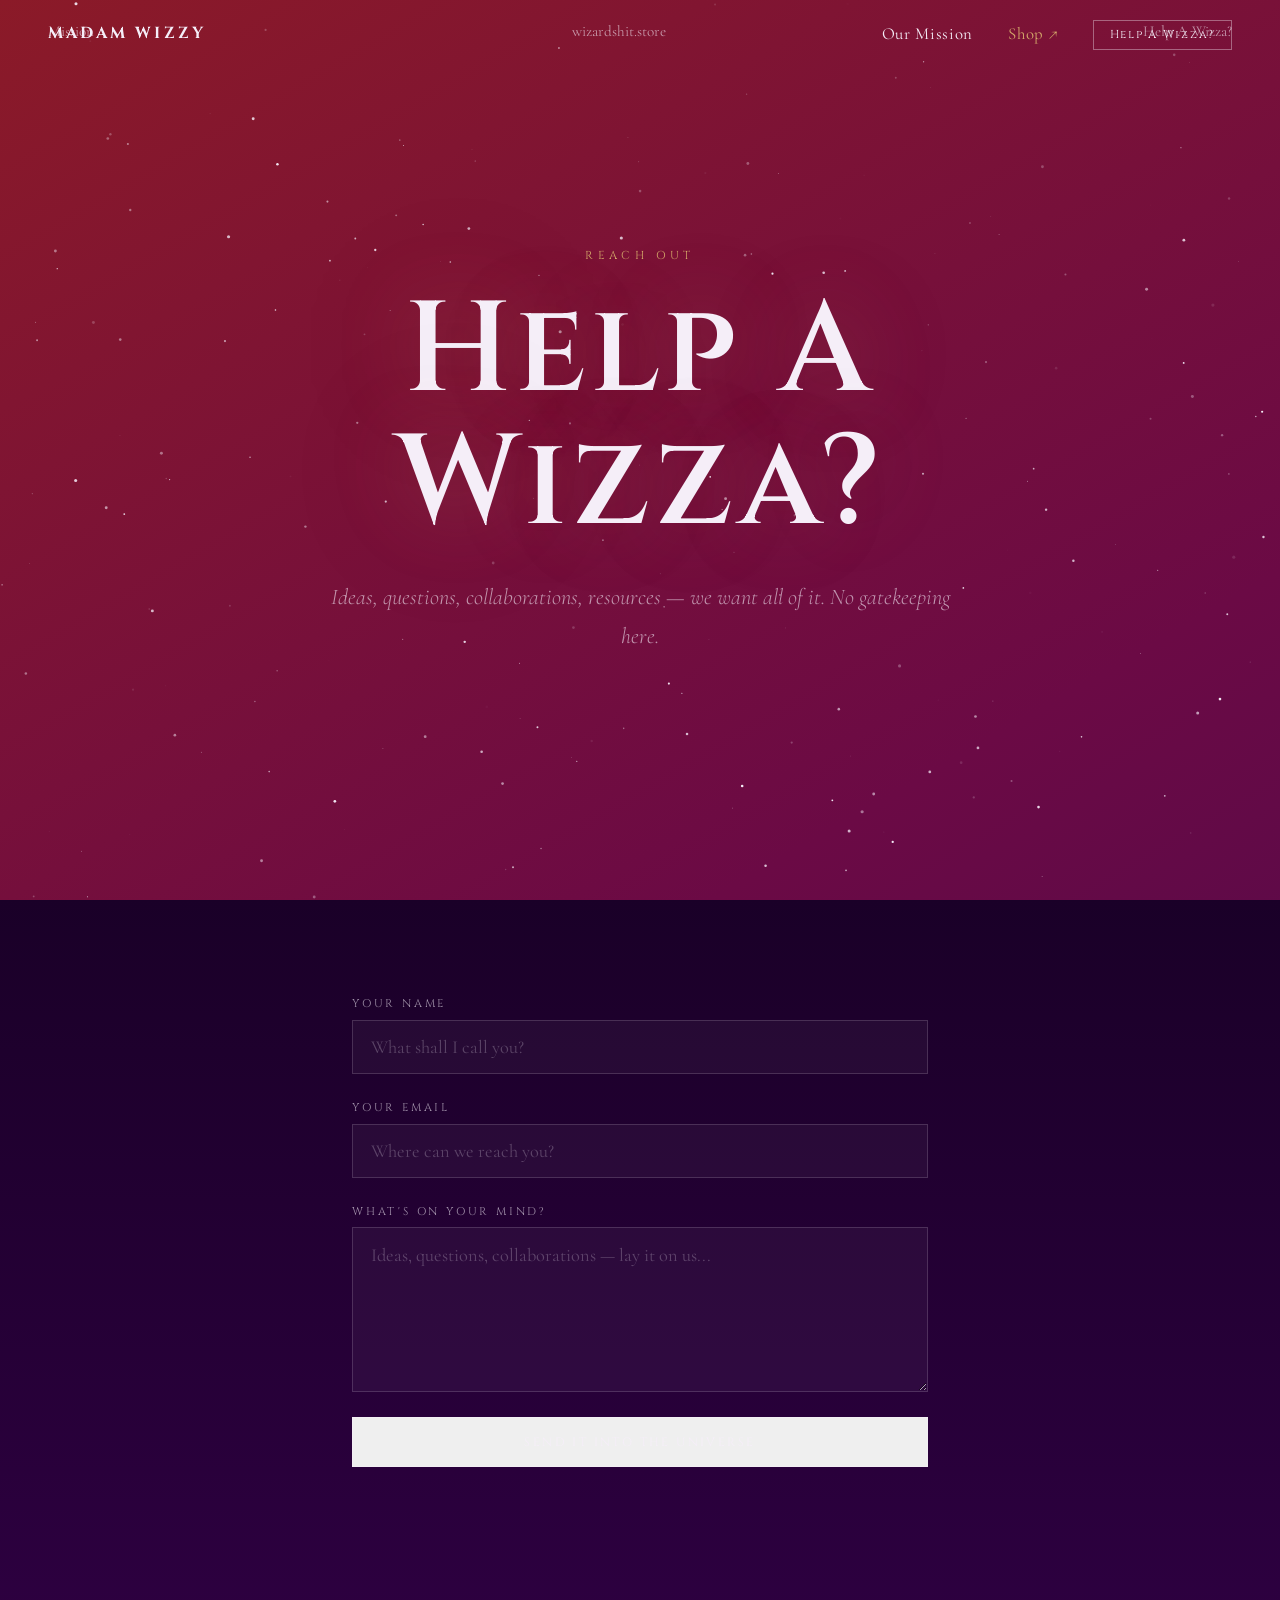
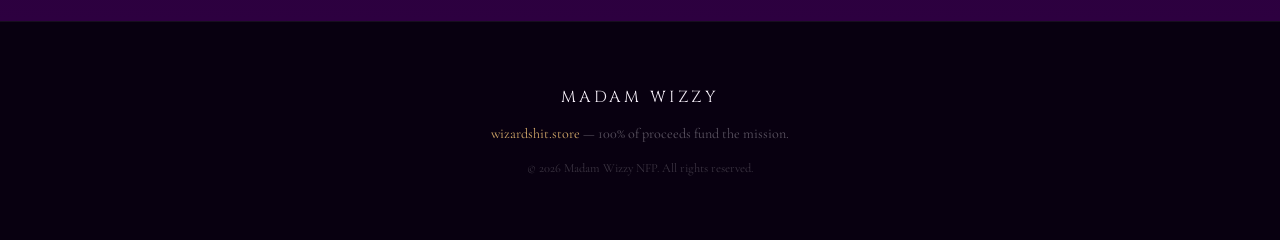
==== commit a50dd71c: "Clean nav: remove Home + NFP links, fix mobile wrapping" ====
--- a/help.html
+++ b/help.html
@@ -12,7 +12,7 @@
   <nav id="nav">
     <a class="brand" href="index.html">MADAM WIZZY</a>
     <ul>
-      <li><a href="index.html">Home</a></li>
+      
       <li><a href="mission.html">Our Mission</a></li>
       <li><a href="https://wizardshit.store" target="_blank" rel="noopener" class="nav-store">Shop ↗</a></li>
       <li><a href="help.html" class="active nav-cta">Help A Wizza?</a></li>
--- a/style.css
+++ b/style.css
@@ -1,5 +1,6 @@
 /* ── Reset ── */
 *, *::before, *::after { box-sizing: border-box; margin: 0; padding: 0; }
+a { color: inherit; text-decoration: none; }
 
 :root {
   --c1: #8B1A28;
@@ -54,6 +55,7 @@
   display: flex;
   justify-content: space-between;
   align-items: center;
+  flex-wrap: nowrap;
   padding: 1.4rem 3rem;
   transition: background 0.4s ease, backdrop-filter 0.4s ease, padding 0.3s ease;
 }
@@ -258,23 +260,43 @@
   background: rgba(212,169,106,0.07);
   border-top: 1px solid rgba(212,169,106,0.18);
   border-bottom: 1px solid rgba(212,169,106,0.18);
-  padding: 0.9rem 0;
+  padding: 1rem 0;
   user-select: none;
 }
 
 .ticker-track {
   display: flex;
-  gap: 2.2rem;
+  gap: 2.5rem;
   width: max-content;
-  animation: tickerMove 28s linear infinite;
-  font-family: 'Cinzel', serif;
-  font-size: 0.72rem;
-  letter-spacing: 0.25em;
-  color: var(--gold);
+  animation: tickerMove 24s linear infinite;
   white-space: nowrap;
-}
-
-.ticker-track .sep { opacity: 0.45; }
+  align-items: center;
+}
+
+.ticker-track:hover { animation-play-state: paused; }
+
+.ticker-link {
+  font-family: 'Cormorant Garamond', serif;
+  font-size: 1.3rem;
+  font-weight: 300;
+  font-style: italic;
+  letter-spacing: 0.06em;
+  color: var(--gold);
+  cursor: pointer;
+  opacity: 0.85;
+  transition: color 0.2s, opacity 0.2s;
+}
+
+.ticker-link:hover {
+  color: var(--white);
+  opacity: 1;
+}
+
+.ticker-track .sep {
+  color: var(--gold);
+  opacity: 0.35;
+  font-size: 1rem;
+}
 
 @keyframes tickerMove {
   0%   { transform: translateX(0); }
@@ -635,6 +657,177 @@
   transition: border-color 0.2s;
 }
 .inline-link:hover { border-color: var(--gold); }
+
+/* ── Who We Reach ── */
+.reach {
+  padding: 8rem 2rem;
+  background: linear-gradient(to bottom, var(--c4), #220035);
+  text-align: center;
+}
+
+.reach h2 {
+  font-family: 'Cinzel', serif;
+  font-size: clamp(1.8rem, 3.5vw, 2.8rem);
+  font-weight: 400;
+  margin-bottom: 3.5rem;
+  letter-spacing: 0.04em;
+}
+
+.reach-grid {
+  display: grid;
+  grid-template-columns: repeat(3, 1fr);
+  gap: 1.5rem;
+  max-width: 960px;
+  margin: 0 auto;
+}
+
+.reach-item {
+  border: 1px solid rgba(245,238,248,0.1);
+  padding: 2.5rem 2rem;
+  background: rgba(245,238,248,0.02);
+  backdrop-filter: blur(8px);
+  transition: border-color 0.3s, background 0.3s;
+}
+.reach-item:hover {
+  border-color: var(--gold-dim);
+  background: rgba(212,169,106,0.04);
+}
+
+.reach-q {
+  font-size: 1.15rem;
+  font-style: italic;
+  font-weight: 300;
+  line-height: 1.85;
+  color: var(--dim);
+}
+
+/* ── Declaration sub ── */
+.declare-sub {
+  font-size: 1.1rem;
+  font-style: italic;
+  font-weight: 300;
+  color: var(--dim);
+  margin-top: 2rem;
+  letter-spacing: 0.02em;
+}
+
+/* ── NFP Doc ── */
+.doc-table {
+  display: flex;
+  flex-direction: column;
+  gap: 0;
+  border: 1px solid rgba(245,238,248,0.1);
+  margin-top: 1.5rem;
+}
+
+.doc-row {
+  display: grid;
+  grid-template-columns: 200px 1fr;
+  border-bottom: 1px solid rgba(245,238,248,0.07);
+  padding: 0;
+}
+.doc-row:last-child { border-bottom: none; }
+
+.doc-label {
+  font-family: 'Cinzel', serif;
+  font-size: 0.68rem;
+  letter-spacing: 0.18em;
+  text-transform: uppercase;
+  color: var(--gold);
+  padding: 1rem 1.2rem;
+  border-right: 1px solid rgba(245,238,248,0.07);
+  display: flex;
+  align-items: center;
+  background: rgba(245,238,248,0.02);
+}
+
+.doc-value {
+  font-size: 1.05rem;
+  font-weight: 300;
+  color: var(--white);
+  padding: 1rem 1.4rem;
+  display: flex;
+  align-items: center;
+}
+
+.doc-placeholder { color: var(--dim2); font-style: italic; }
+
+.doc-quote {
+  border-left: 2px solid var(--gold);
+  padding-left: 1.5rem;
+  font-size: 1.3rem !important;
+  line-height: 1.85 !important;
+  color: var(--white) !important;
+  font-style: italic;
+}
+
+.doc-list { display: flex; flex-direction: column; gap: 1.5rem; margin-top: 1rem; }
+
+.doc-item { border-bottom: 1px solid rgba(245,238,248,0.07); padding-bottom: 1.5rem; }
+.doc-item:last-child { border-bottom: none; }
+
+.doc-item-label {
+  display: block;
+  font-family: 'Cinzel', serif;
+  font-size: 0.8rem;
+  letter-spacing: 0.15em;
+  text-transform: uppercase;
+  color: var(--gold);
+  margin-bottom: 0.6rem;
+}
+
+.doc-item p {
+  font-size: 1.1rem;
+  font-weight: 300;
+  line-height: 1.85;
+  color: var(--dim);
+}
+
+.checklist {
+  display: flex;
+  flex-direction: column;
+  gap: 1rem;
+  margin-top: 1rem;
+}
+
+.check-item {
+  display: flex;
+  gap: 1rem;
+  align-items: flex-start;
+  font-size: 1.1rem;
+  font-weight: 300;
+  line-height: 1.8;
+  color: var(--dim);
+  cursor: pointer;
+  transition: color 0.2s;
+}
+.check-item:hover { color: var(--white); }
+
+.check-item input[type="checkbox"] {
+  appearance: none;
+  -webkit-appearance: none;
+  width: 18px;
+  height: 18px;
+  min-width: 18px;
+  border: 1px solid rgba(212,169,106,0.45);
+  margin-top: 4px;
+  cursor: pointer;
+  position: relative;
+  transition: background 0.2s, border-color 0.2s;
+}
+.check-item input[type="checkbox"]:checked {
+  background: var(--gold);
+  border-color: var(--gold);
+}
+.check-item input[type="checkbox"]:checked::after {
+  content: '✓';
+  position: absolute;
+  top: 50%; left: 50%;
+  transform: translate(-50%, -50%);
+  font-size: 0.7rem;
+  color: var(--c4);
+  font-weight: bold;
+}
 
 /* ── Mission Page ── */
 .mission-body {
@@ -764,10 +957,12 @@
   .cards { grid-template-columns: 1fr; max-width: 480px; margin: 0 auto; }
 }
 
+@media (max-width: 700px) {
+  nav ul li:not(:last-child) { display: none; }
+}
+
 @media (max-width: 640px) {
   nav { padding: 1rem 1.5rem; }
-  nav ul { gap: 1.2rem; }
-  nav ul a.nav-cta { display: none; }
   .hero, .declaration, .about, .store-section, .vision, .values, .involve, .cta, .contact-section, .mission-body { padding-left: 1.5rem; padding-right: 1.5rem; }
   .badge-ring { width: 190px; height: 190px; }
   .hero-btns { flex-direction: column; align-items: center; }
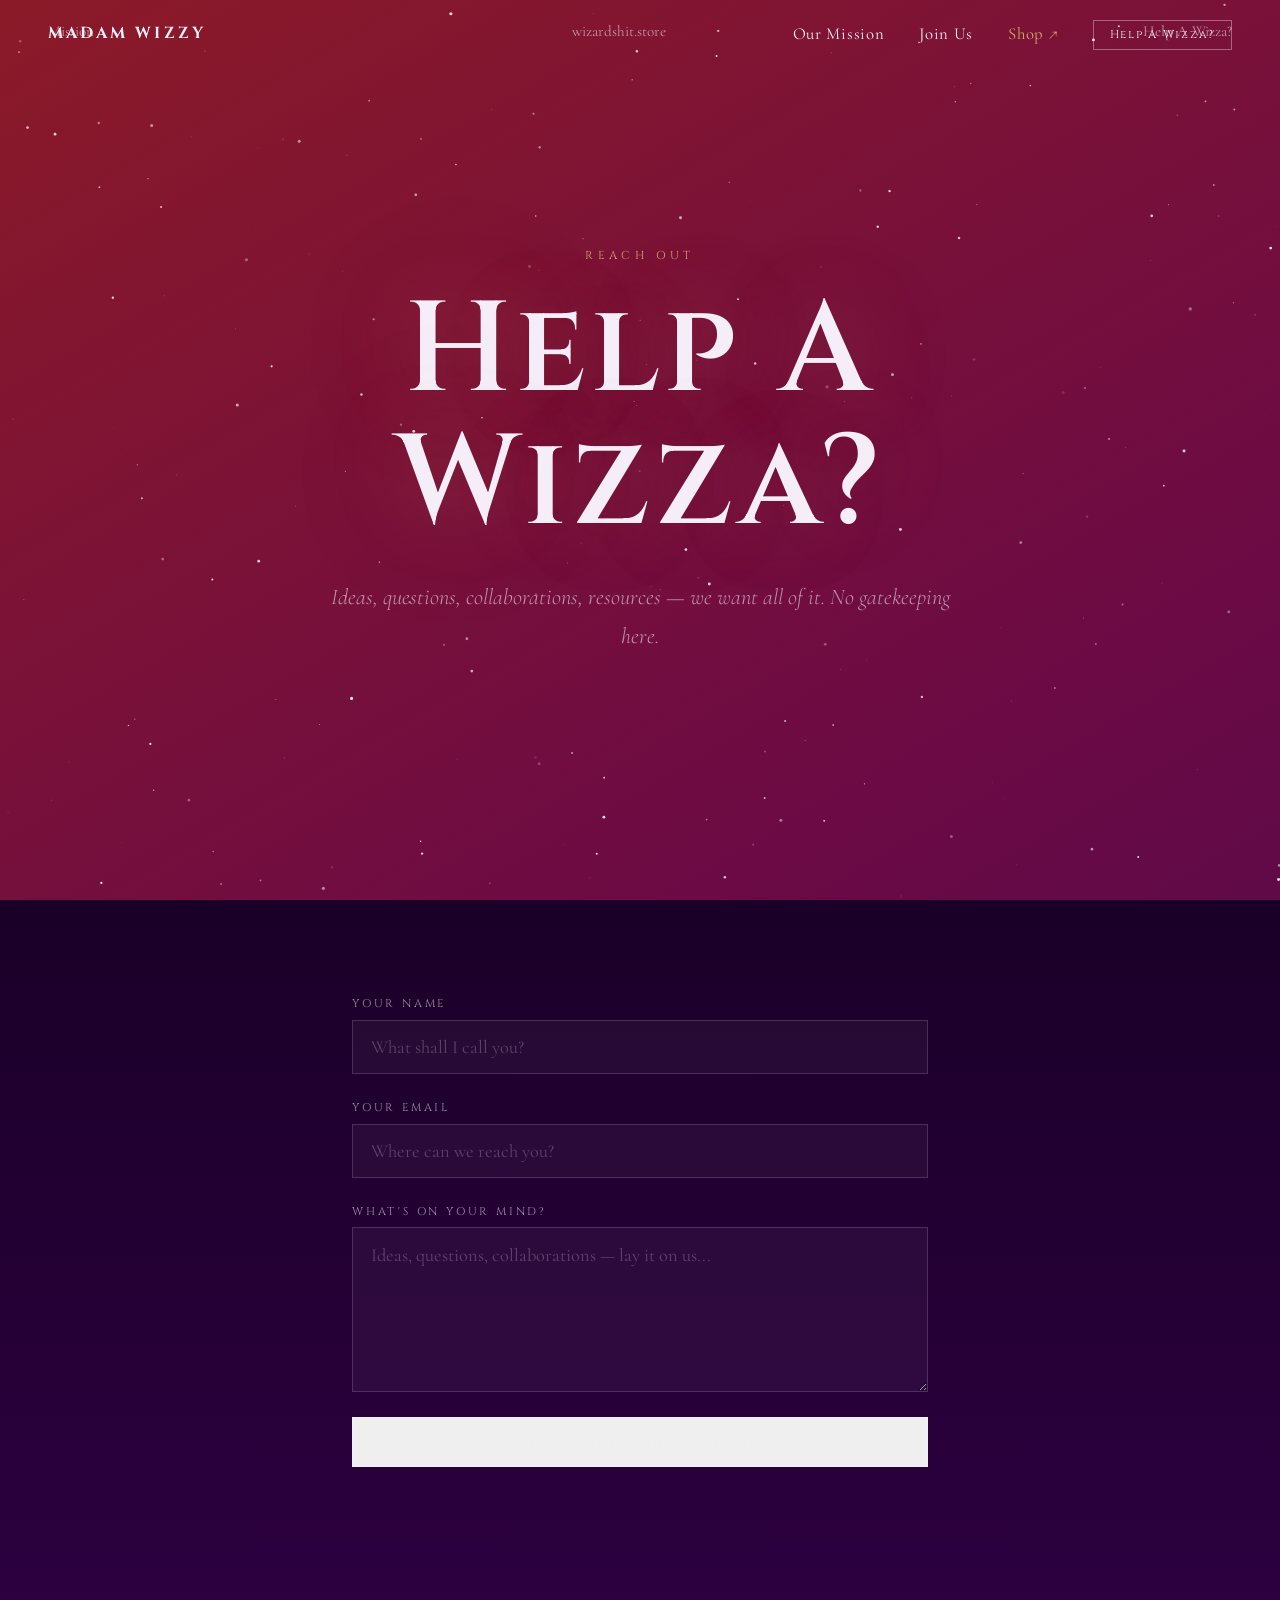
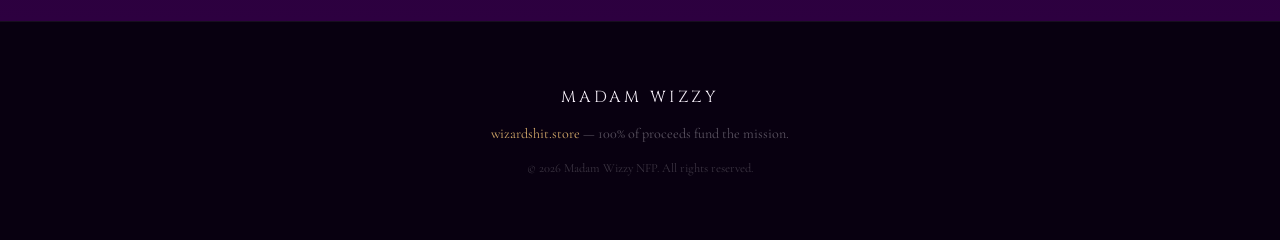
==== commit 7dde4d19: "NFP page reborn as public recruitment page — join the team" ====
--- a/help.html
+++ b/help.html
@@ -14,6 +14,7 @@
     <ul>
       
       <li><a href="mission.html">Our Mission</a></li>
+      <li><a href="nfp.html">Join Us</a></li>
       <li><a href="https://wizardshit.store" target="_blank" rel="noopener" class="nav-store">Shop ↗</a></li>
       <li><a href="help.html" class="active nav-cta">Help A Wizza?</a></li>
     </ul>
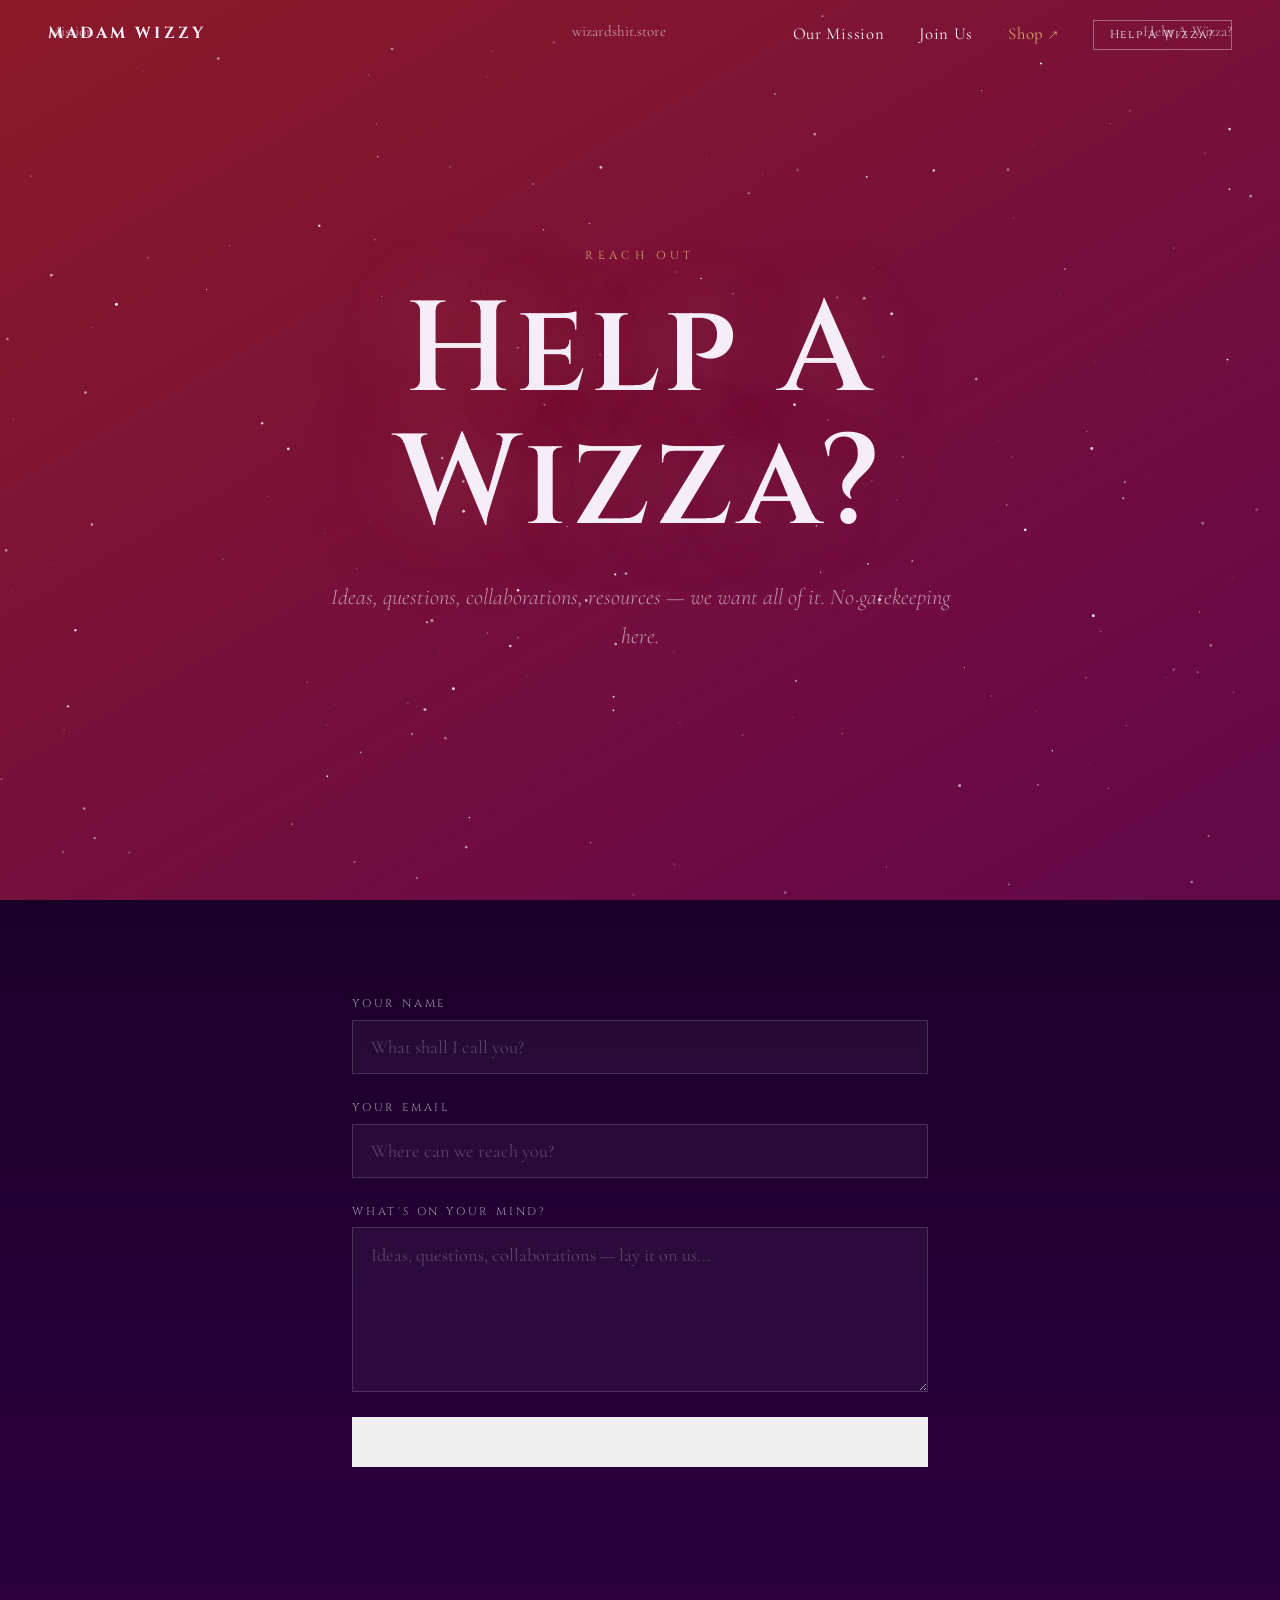
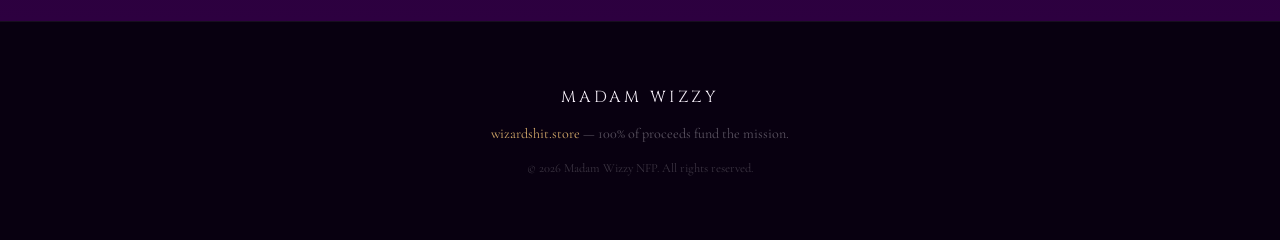
==== commit a9d3c7aa: "Rebuild all navs cleanly — no blanks, no duplicates, consistent across all pages" ====
--- a/help.html
+++ b/help.html
@@ -12,7 +12,6 @@
   <nav id="nav">
     <a class="brand" href="index.html">MADAM WIZZY</a>
     <ul>
-      
       <li><a href="mission.html">Our Mission</a></li>
       <li><a href="nfp.html">Join Us</a></li>
       <li><a href="https://wizardshit.store" target="_blank" rel="noopener" class="nav-store">Shop ↗</a></li>
